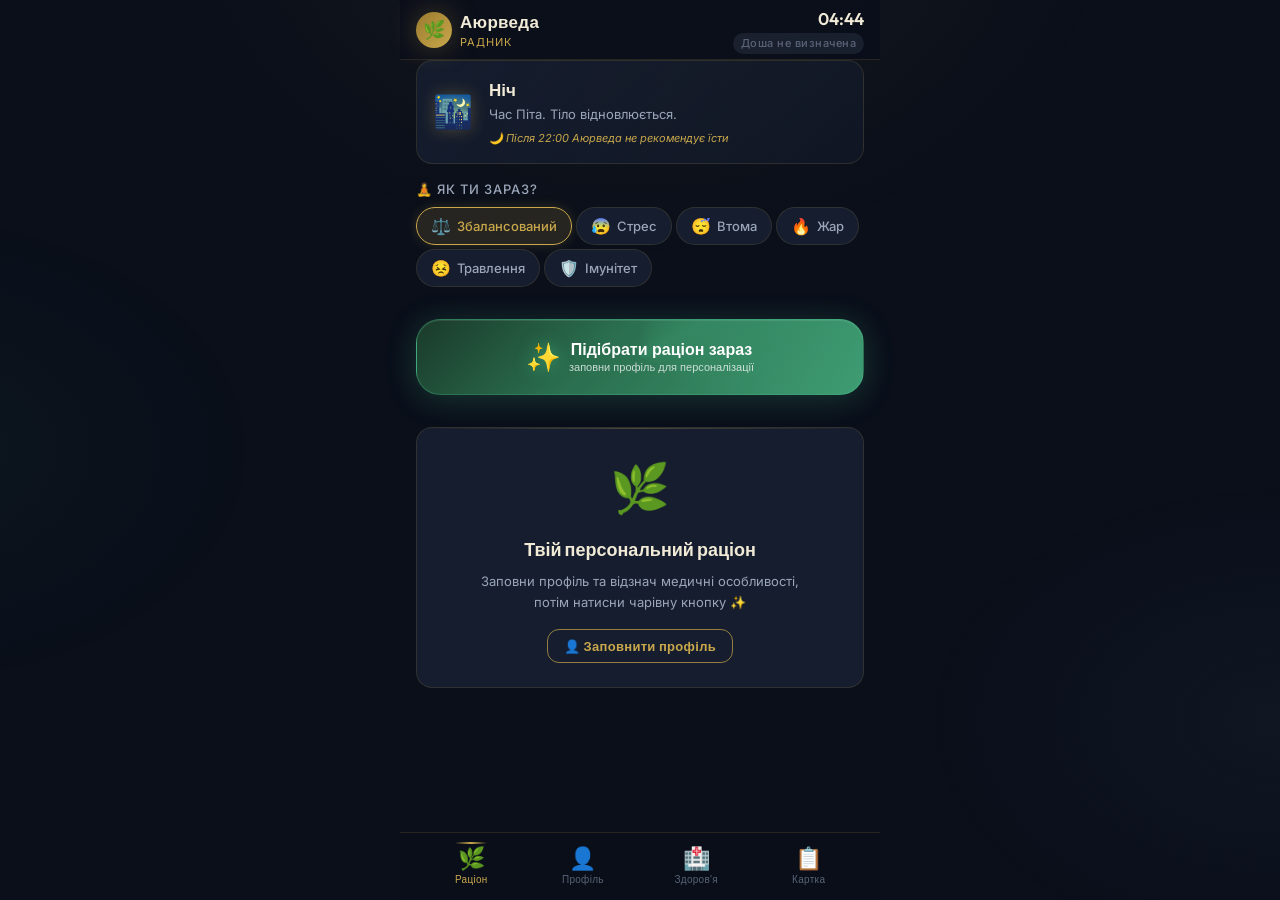
==== webapp/index.html @ 40292ba1 "Admin panel and SQLite migration" ====
<!DOCTYPE html>
<html lang="uk">
<head>
  <meta charset="UTF-8" />
  <meta name="viewport" content="width=device-width, initial-scale=1.0, viewport-fit=cover" />
  <meta name="theme-color" content="#0a0f1a" />
  <title>Аюрведа Радник</title>
  <meta name="description" content="Персональний аюрведичний радник з харчування. Раціон підібраний під ваш тип Доші, час доби та стан здоров'я." />
  <link rel="stylesheet" href="style.css" />
  <script src="https://telegram.org/js/telegram-web-app.js"></script>
</head>
<body>
  <div class="app" id="app">

    <!-- HEADER -->
    <header class="app-header" id="app-header">
      <div class="header-logo">
        <div class="header-logo-icon">🌿</div>
        <div>
          <div class="header-title">Аюрведа</div>
          <div class="header-subtitle">Радник</div>
        </div>
      </div>
      <div class="header-meta">
        <div class="header-time" id="header-time">--:--</div>
        <div class="header-dosha-badge dosha-badge-none" id="header-dosha-badge">Доша не визначена</div>
      </div>
    </header>

    <!-- TOAST CONTAINER -->
    <div class="toast-container" id="toast-container"></div>

    <!-- MAIN CONTENT -->
    <main class="main-content" id="main-content">

      <!-- ==================
           TAB 1: РАЦІОН
           ================== -->
      <div class="tab-pane" id="tab-ration" role="tabpanel">

        <!-- Поточний прийом їжі -->
        <div class="meal-period-card" id="meal-period-card">
          <div class="meal-period-emoji" id="meal-emoji">☀️</div>
          <div class="meal-period-info">
            <div class="meal-period-name" id="meal-period-name">Завантаження...</div>
            <div class="meal-period-desc" id="meal-period-desc"></div>
            <div class="meal-period-tip" id="meal-period-tip"></div>
          </div>
        </div>

        <!-- Душевний стан (Робот 3) -->
        <div class="soul-state-section">
          <div class="soul-state-title">🧘 Як ти зараз?</div>
          <div class="soul-state-grid" id="soul-state-grid">
            <!-- Генерується JS -->
          </div>
        </div>

        <!-- ЧАРІВНА КНОПКА -->
        <div class="magic-btn-wrapper">
          <button class="magic-btn" id="magic-btn" onclick="generateRation()">
            <span class="magic-btn-emoji">✨</span>
            <div class="magic-btn-text">
              <span class="magic-btn-main">Підібрати раціон зараз</span>
              <span class="magic-btn-sub" id="magic-btn-sub">на основі вашого профілю та доші</span>
            </div>
          </button>
        </div>

        <!-- Результат раціону -->
        <div id="ration-result" class="hidden">

          <!-- Рекомендовані продукти -->
          <div class="products-section mb-md">
            <div class="section-header">
              <div class="section-title">✅ Рекомендовано</div>
              <div class="section-count" id="safe-count">0 продуктів</div>
            </div>
            <div class="products-list" id="safe-products-list">
              <!-- Картки генеруються JS -->
            </div>
          </div>

          <!-- Заблоковані продукти (якщо є) -->
          <div class="products-section mb-md" id="blocked-section">
            <div class="section-header">
              <div class="section-title">🚫 Під забороною</div>
              <div class="section-count" id="blocked-count">0 продуктів</div>
            </div>
            <div class="products-list" id="blocked-products-list">
              <!-- Картки генеруються JS -->
            </div>
          </div>

        </div><!-- /ration-result -->

        <!-- Стан завантаження -->
        <div id="ration-loading" class="hidden">
          <div class="loading-overlay">
            <div class="loader"></div>
            <div class="loading-text">Конвеєр аналізує ваш профіль...<br>🤖 Робот 1 → 2 → 3</div>
          </div>
        </div>

        <!-- Порожній стан (перший запуск) -->
        <div id="ration-empty">
          <div style="padding: 16px 16px 0;">
            <div class="card" style="text-align:center; padding: 24px 16px;">
              <div style="font-size:48px; margin-bottom:12px;">🌿</div>
              <div style="font-family:var(--font-display);font-size:18px;font-weight:700;color:var(--text-primary);margin-bottom:8px;">
                Твій персональний раціон
              </div>
              <div style="font-size:13px;color:var(--text-secondary);line-height:1.6;margin-bottom:16px;">
                Заповни профіль та відзнач медичні особливості,<br>
                потім натисни чарівну кнопку ✨
              </div>
              <button class="btn btn-outline btn-sm" onclick="switchTab('profile')">
                👤 Заповнити профіль
              </button>
            </div>
          </div>
        </div>

      </div><!-- /tab-ration -->

      <!-- ==================
           TAB 2: ПРОФІЛЬ
           ================== -->
      <div class="tab-pane hidden" id="tab-profile" role="tabpanel">
        <div class="tab-section">
          <div class="tab-section-title">👤 Мій Профіль</div>
          <div class="tab-section-desc">Заповни анкету — чим точніші дані, тим персональніший раціон</div>

          <form id="profile-form" onsubmit="saveProfile(event)">

            <!-- Ім'я -->
            <div class="form-group">
              <label class="form-label" for="input-name">
                <span class="form-label-icon">👤</span>
                Ім'я та прізвище
              </label>
              <input
                type="text"
                id="input-name"
                class="form-input"
                placeholder="Наприклад: Микола Коваль"
                autocomplete="name"
                maxlength="60"
              />
              <div class="form-hint" id="hint-name"></div>
            </div>

            <!-- Телефон -->
            <div class="form-group">
              <label class="form-label" for="input-phone">
                <span class="form-label-icon">📱</span>
                Номер телефону
              </label>
              <input
                type="tel"
                id="input-phone"
                class="form-input"
                placeholder="+380 XX XXX XX XX"
                autocomplete="tel"
                maxlength="20"
              />
              <div class="form-hint" id="hint-phone"></div>
            </div>

            <!-- Місто -->
            <div class="form-group">
              <label class="form-label" for="input-city">
                <span class="form-label-icon">📍</span>
                Місто
              </label>
              <input
                type="text"
                id="input-city"
                class="form-input"
                placeholder="Наприклад: Київ"
                maxlength="50"
              />
              <div class="form-hint" id="hint-city"></div>
            </div>

            <!-- Дата народження (DatePicker) -->
            <div class="form-group">
              <label class="form-label">
                <span class="form-label-icon">📅</span>
                Дата народження
              </label>
              <div class="datepicker-wrapper" id="datepicker-wrapper">
                <div class="datepicker-display" id="datepicker-display" onclick="toggleDatepicker()">
                  <span class="datepicker-value placeholder" id="datepicker-value">Оберіть дату</span>
                  <span class="datepicker-chevron">▾</span>
                </div>
                <div class="datepicker-drums" id="datepicker-drums">
                  <!-- Рік -->
                  <div class="drum-column">
                    <div class="drum-label">Рік</div>
                    <div class="drum-list" id="drum-year" onscroll="onDrumScroll('year', this)"></div>
                  </div>
                  <!-- Місяць -->
                  <div class="drum-column">
                    <div class="drum-label">Місяць</div>
                    <div class="drum-list" id="drum-month" onscroll="onDrumScroll('month', this)"></div>
                  </div>
                  <!-- День -->
                  <div class="drum-column">
                    <div class="drum-label">День</div>
                    <div class="drum-list" id="drum-day" onscroll="onDrumScroll('day', this)"></div>
                  </div>
                </div>
              </div>
              <div class="form-hint" id="hint-birthdate">Для точного розрахунку коефіцієнту віку</div>
            </div>

            <!-- Доша (результат квізу або ручний вибір) -->
            <div class="form-group">
              <label class="form-label">
                <span class="form-label-icon">🧬</span>
                Тип Доші (Пракріті)
              </label>
              <div id="dosha-result-display" style="margin-bottom:8px;"></div>
              <button type="button" class="btn btn-outline btn-full" id="quiz-btn" onclick="openQuiz()">
                🧘 Пройти міні-анкету визначення Доші
              </button>
              <input type="hidden" id="input-dosha" value="" />
            </div>

            <button type="submit" class="btn btn-gold btn-full mt-md" id="save-profile-btn">
              💾 Зберегти профіль
            </button>

          </form>
        </div>
      </div><!-- /tab-profile -->

      <!-- ==================
           TAB 3: ЗДОРОВ'Я (БЛОКПОСТ)
           ================== -->
      <div class="tab-pane hidden" id="tab-health" role="tabpanel">
        <div class="tab-section">
          <div class="tab-section-title">🏥 Медичний Блокпост</div>
          <div class="tab-section-desc">Відзнач свої медичні особливості. Продукти-тригери будуть автоматично виключені з раціону.</div>

          <div class="blockpost-warning">
            <div class="blockpost-warning-icon">🛡️</div>
            <div class="blockpost-warning-text">
              <strong>Безпека понад усе.</strong> Ваші дані зберігаються тільки на вашому пристрої та сервері бота. Ніколи не передаються третім особам.
            </div>
          </div>

          <div class="conditions-list" id="conditions-list">
            <!-- Генерується JS з бази medical_conditions.json -->
          </div>

          <button class="btn btn-gold btn-full mt-md" onclick="saveBlockpost()">
            🛡️ Зберегти налаштування
          </button>
        </div>
      </div><!-- /tab-health -->

      <!-- ==================
           TAB 4: КАРТКА КЛІЄНТА
           ================== -->
      <div class="tab-pane hidden" id="tab-card" role="tabpanel">

        <!-- Картка клієнта -->
        <div class="client-card-hero" id="client-card-hero">
          <div class="client-avatar" id="client-avatar">🌿</div>
          <div class="client-name" id="client-name">—</div>
          <div class="client-dosha" id="client-dosha-text">Тип Доші не визначено</div>
          <div class="client-stats">
            <div class="client-stat">
              <div class="client-stat-value" id="stat-age">—</div>
              <div class="client-stat-label">Вік</div>
            </div>
            <div class="client-stat">
              <div class="client-stat-value" id="stat-city">—</div>
              <div class="client-stat-label">Місто</div>
            </div>
            <div class="client-stat">
              <div class="client-stat-value" id="stat-conditions">0</div>
              <div class="client-stat-label">Обмежень</div>
            </div>
          </div>
        </div>

        <!-- Плейсхолдер для Етапу 4 -->
        <div class="placeholder-card">
          <div class="placeholder-icon">📄</div>
          <div class="placeholder-title">Медичні документи</div>
          <div class="placeholder-desc">Завантаження аналізів та ШІ-розшифровка</div>
          <div class="placeholder-badge">🔮 Версія 3.0 — скоро</div>
        </div>

        <div class="placeholder-card">
          <div class="placeholder-icon">🤖</div>
          <div class="placeholder-title">ШІ-Консультант</div>
          <div class="placeholder-desc">Підбір раціону на основі медичних діагнозів</div>
          <div class="placeholder-badge">🔮 Версія 3.0 — скоро</div>
        </div>

        <!-- Активні обмеження -->
        <div class="tab-section" id="card-conditions-section" style="padding-top:0;">
          <div class="section-header">
            <div class="section-title">🏥 Активні обмеження</div>
            <div class="section-count" id="card-conditions-count">0</div>
          </div>
          <div id="card-conditions-list" class="conditions-list">
            <div style="text-align:center; padding:16px; color:var(--text-muted); font-size:13px;">
              Медичних обмежень не вказано
            </div>
          </div>
        </div>

      </div><!-- /tab-card -->

    </main><!-- /main-content -->

    <!-- TAB BAR -->
    <nav class="tab-bar" id="tab-bar" role="navigation" aria-label="Навігація">
      <button class="tab-item active" id="tab-btn-ration" onclick="switchTab('ration')" aria-label="Раціон" aria-selected="true" role="tab">
        <span class="tab-icon">🌿</span>
        <span class="tab-label">Раціон</span>
      </button>
      <button class="tab-item" id="tab-btn-profile" onclick="switchTab('profile')" aria-label="Профіль" aria-selected="false" role="tab">
        <span class="tab-icon">👤</span>
        <span class="tab-label">Профіль</span>
      </button>
      <button class="tab-item" id="tab-btn-health" onclick="switchTab('health')" aria-label="Здоров'я" aria-selected="false" role="tab">
        <span class="tab-icon">🏥</span>
        <span class="tab-label">Здоров'я</span>
      </button>
      <button class="tab-item" id="tab-btn-card" onclick="switchTab('card')" aria-label="Картка" aria-selected="false" role="tab">
        <span class="tab-icon">📋</span>
        <span class="tab-label">Картка</span>
      </button>
    </nav>

  </div><!-- /app -->

  <!-- КВІЗ ДОШІ (Bottom Sheet) -->
  <div class="quiz-overlay" id="quiz-overlay" role="dialog" aria-modal="true" aria-label="Визначення типу Доші">
    <div class="quiz-sheet" id="quiz-sheet">
      <div class="quiz-drag-handle"></div>
      <div class="quiz-progress" id="quiz-progress">
        <!-- Прогрес-точки -->
      </div>
      <div class="quiz-question-emoji" id="quiz-question-emoji">🧘</div>
      <div class="quiz-question-text" id="quiz-question-text">Завантаження...</div>
      <div class="quiz-options" id="quiz-options">
        <!-- Варіанти відповідей -->
      </div>
      <div style="display:flex;gap:8px;margin-top:16px;">
        <button class="btn btn-outline btn-sm" onclick="quizPrev()" id="quiz-prev-btn">← Назад</button>
        <button class="btn btn-gold" style="flex:1;" onclick="quizNext()" id="quiz-next-btn">Далі →</button>
      </div>
      <button class="btn btn-sm" style="width:100%;margin-top:8px;background:none;color:var(--text-muted);" onclick="closeQuiz()">
        Скасувати
      </button>
    </div>
  </div>

  <script src="app.js"></script>
</body>
</html>
---- webapp/style.css ----
/* =====================================================
   АЮРВЕДА БОТ — Преміум Дизайн-Система
   Темна тема з золото-зеленими аюрведичними акцентами
   ===================================================== */

@import url('https://fonts.googleapis.com/css2?family=Outfit:wght@300;400;500;600;700&family=Inter:wght@300;400;500;600&display=swap');

/* =====================
   CSS ЗМІННІ (Токени)
   ===================== */
:root {
  /* Кольорова палітра */
  --bg-primary: #0a0f1a;
  --bg-secondary: #111827;
  --bg-card: #151d2e;
  --bg-card-hover: #1a2540;
  --bg-glass: rgba(21, 29, 46, 0.8);

  /* Акцентні кольори */
  --gold-primary: #c9a84c;
  --gold-light: #e8c76d;
  --gold-dark: #9a7a2e;
  --gold-glow: rgba(201, 168, 76, 0.15);

  --green-primary: #3d9970;
  --green-light: #52d9a0;
  --green-dark: #2a6e4e;
  --green-glow: rgba(61, 153, 112, 0.15);

  /* Доша-кольори */
  --vata-color: #8B9DC3;
  --pitta-color: #E8735A;
  --kapha-color: #5A9E6F;

  /* Текстові кольори */
  --text-primary: #f0ead6;
  --text-secondary: #9aa5b8;
  --text-muted: #5a6478;
  --text-gold: #c9a84c;
  --text-green: #52d9a0;

  /* Статусні кольори */
  --color-safe: #52d9a0;
  --color-warning: #e8a44c;
  --color-blocked: #e8735a;
  --color-info: #6ba3e8;

  /* Межі */
  --border-color: rgba(201, 168, 76, 0.15);
  --border-hover: rgba(201, 168, 76, 0.4);
  --border-active: rgba(201, 168, 76, 0.7);

  /* Тіні та ефекти */
  --shadow-card: 0 4px 24px rgba(0, 0, 0, 0.4);
  --shadow-gold: 0 0 20px rgba(201, 168, 76, 0.2);
  --shadow-green: 0 0 20px rgba(61, 153, 112, 0.2);
  --glow-gold: 0 0 30px rgba(201, 168, 76, 0.3);
  --glow-green: 0 0 30px rgba(82, 217, 160, 0.3);

  /* Заокруглення */
  --radius-sm: 8px;
  --radius-md: 12px;
  --radius-lg: 16px;
  --radius-xl: 24px;
  --radius-full: 50px;

  /* Відступи */
  --spacing-xs: 4px;
  --spacing-sm: 8px;
  --spacing-md: 16px;
  --spacing-lg: 24px;
  --spacing-xl: 32px;

  /* Анімації */
  --transition-fast: 150ms cubic-bezier(0.4, 0, 0.2, 1);
  --transition-base: 250ms cubic-bezier(0.4, 0, 0.2, 1);
  --transition-slow: 400ms cubic-bezier(0.4, 0, 0.2, 1);

  /* Типографіка */
  --font-display: 'Outfit', sans-serif;
  --font-body: 'Inter', sans-serif;
  --font-size-xs: 11px;
  --font-size-sm: 13px;
  --font-size-base: 15px;
  --font-size-md: 17px;
  --font-size-lg: 20px;
  --font-size-xl: 24px;
  --font-size-2xl: 32px;

  /* Tab bar */
  --tab-height: 68px;
  --header-height: 60px;
}

/* =====================
   БАЗОВІ СТИЛІ
   ===================== */
*, *::before, *::after {
  box-sizing: border-box;
  margin: 0;
  padding: 0;
  -webkit-tap-highlight-color: transparent;
}

html {
  font-size: 16px;
  -webkit-text-size-adjust: 100%;
}

body {
  font-family: var(--font-body);
  font-size: var(--font-size-base);
  color: var(--text-primary);
  background-color: var(--bg-primary);
  line-height: 1.5;
  overflow-x: hidden;
  min-height: 100vh;
  /* Заповнення для нативних бруньок Telegram */
  padding-bottom: env(safe-area-inset-bottom);
}

/* Фоновий паттерн */
body::before {
  content: '';
  position: fixed;
  top: 0;
  left: 0;
  right: 0;
  bottom: 0;
  background:
    radial-gradient(ellipse 800px 600px at 50% -100px, rgba(201, 168, 76, 0.08) 0%, transparent 60%),
    radial-gradient(ellipse 600px 400px at -100px 50%, rgba(61, 153, 112, 0.05) 0%, transparent 60%),
    radial-gradient(ellipse 600px 400px at 100% 80%, rgba(139, 157, 195, 0.05) 0%, transparent 60%);
  pointer-events: none;
  z-index: 0;
}

/* Скролбар */
::-webkit-scrollbar { width: 4px; }
::-webkit-scrollbar-track { background: transparent; }
::-webkit-scrollbar-thumb { background: var(--border-color); border-radius: 2px; }

/* =====================
   LAYOUT
   ===================== */
.app {
  position: relative;
  min-height: 100vh;
  max-width: 480px;
  margin: 0 auto;
  z-index: 1;
}

.main-content {
  padding-top: var(--header-height);
  padding-bottom: calc(var(--tab-height) + 16px);
  min-height: 100vh;
}

/* =====================
   HEADER
   ===================== */
.app-header {
  position: fixed;
  top: 0;
  left: 50%;
  transform: translateX(-50%);
  width: 100%;
  max-width: 480px;
  height: var(--header-height);
  background: rgba(10, 15, 26, 0.85);
  backdrop-filter: blur(20px);
  -webkit-backdrop-filter: blur(20px);
  border-bottom: 1px solid var(--border-color);
  display: flex;
  align-items: center;
  justify-content: space-between;
  padding: 0 var(--spacing-md);
  z-index: 100;
}

.header-logo {
  display: flex;
  align-items: center;
  gap: var(--spacing-sm);
}

.header-logo-icon {
  width: 36px;
  height: 36px;
  background: linear-gradient(135deg, var(--gold-dark), var(--gold-primary));
  border-radius: 50%;
  display: flex;
  align-items: center;
  justify-content: center;
  font-size: 18px;
  box-shadow: var(--glow-gold);
}

.header-title {
  font-family: var(--font-display);
  font-size: var(--font-size-md);
  font-weight: 600;
  color: var(--text-primary);
  letter-spacing: 0.3px;
}

.header-subtitle {
  font-size: var(--font-size-xs);
  color: var(--text-gold);
  font-weight: 400;
  letter-spacing: 1px;
  text-transform: uppercase;
}

.header-meta {
  display: flex;
  flex-direction: column;
  align-items: flex-end;
  gap: 2px;
}

.header-time {
  font-family: var(--font-display);
  font-size: var(--font-size-md);
  font-weight: 600;
  color: var(--text-primary);
}

.header-dosha-badge {
  font-size: var(--font-size-xs);
  padding: 2px 8px;
  border-radius: var(--radius-full);
  font-weight: 500;
  letter-spacing: 0.5px;
}

.dosha-badge-vata { background: rgba(139, 157, 195, 0.2); color: var(--vata-color); }
.dosha-badge-pitta { background: rgba(232, 115, 90, 0.2); color: var(--pitta-color); }
.dosha-badge-kapha { background: rgba(90, 158, 111, 0.2); color: var(--kapha-color); }
.dosha-badge-none { background: rgba(90, 100, 120, 0.2); color: var(--text-muted); }

/* =====================
   TAB BAR (Нижня навігація)
   ===================== */
.tab-bar {
  position: fixed;
  bottom: 0;
  left: 50%;
  transform: translateX(-50%);
  width: 100%;
  max-width: 480px;
  height: var(--tab-height);
  background: rgba(10, 15, 26, 0.92);
  backdrop-filter: blur(20px);
  -webkit-backdrop-filter: blur(20px);
  border-top: 1px solid var(--border-color);
  display: flex;
  align-items: center;
  justify-content: space-around;
  padding: 8px var(--spacing-md) calc(8px + env(safe-area-inset-bottom));
  z-index: 100;
}

.tab-item {
  display: flex;
  flex-direction: column;
  align-items: center;
  gap: 4px;
  padding: 6px 16px;
  border-radius: var(--radius-md);
  cursor: pointer;
  transition: all var(--transition-fast);
  position: relative;
  min-width: 72px;
  border: none;
  background: none;
  color: inherit;
  text-decoration: none;
}

.tab-item:hover { background: rgba(201, 168, 76, 0.05); }

.tab-item.active .tab-icon { color: var(--gold-primary); }
.tab-item.active .tab-label { color: var(--gold-primary); }

.tab-item.active::before {
  content: '';
  position: absolute;
  top: 0;
  left: 50%;
  transform: translateX(-50%);
  width: 32px;
  height: 2px;
  background: linear-gradient(90deg, transparent, var(--gold-primary), transparent);
  border-radius: 0 0 2px 2px;
}

.tab-icon {
  font-size: 22px;
  color: var(--text-muted);
  transition: all var(--transition-fast);
  line-height: 1;
}

.tab-label {
  font-size: 10px;
  color: var(--text-muted);
  font-weight: 500;
  letter-spacing: 0.3px;
  transition: all var(--transition-fast);
}

/* =====================
   КАРТКИ (Cards)
   ===================== */
.card {
  background: var(--bg-card);
  border: 1px solid var(--border-color);
  border-radius: var(--radius-lg);
  padding: var(--spacing-md);
  transition: all var(--transition-base);
  position: relative;
  overflow: hidden;
}

.card::before {
  content: '';
  position: absolute;
  top: 0;
  left: 0;
  right: 0;
  height: 1px;
  background: linear-gradient(90deg, transparent, rgba(201, 168, 76, 0.3), transparent);
}

.card:hover {
  border-color: var(--border-hover);
  background: var(--bg-card-hover);
  box-shadow: var(--shadow-card);
  transform: translateY(-1px);
}

/* =====================
   КНОПКИ
   ===================== */
.btn {
  display: inline-flex;
  align-items: center;
  justify-content: center;
  gap: var(--spacing-sm);
  padding: 14px var(--spacing-lg);
  border-radius: var(--radius-full);
  font-family: var(--font-display);
  font-size: var(--font-size-base);
  font-weight: 600;
  cursor: pointer;
  transition: all var(--transition-base);
  border: none;
  outline: none;
  text-decoration: none;
  letter-spacing: 0.3px;
  position: relative;
  overflow: hidden;
}

.btn::after {
  content: '';
  position: absolute;
  inset: 0;
  background: rgba(255, 255, 255, 0);
  transition: background var(--transition-fast);
}

.btn:active::after { background: rgba(255, 255, 255, 0.1); }

/* Золота кнопка (головна) */
.btn-gold {
  background: linear-gradient(135deg, var(--gold-dark), var(--gold-primary), var(--gold-light));
  color: #0a0f1a;
  box-shadow: 0 4px 20px rgba(201, 168, 76, 0.35);
}

.btn-gold:hover {
  box-shadow: 0 6px 30px rgba(201, 168, 76, 0.5);
  transform: translateY(-2px);
}

.btn-gold:active { transform: translateY(0); }

/* Зелена кнопка */
.btn-green {
  background: linear-gradient(135deg, var(--green-dark), var(--green-primary));
  color: white;
  box-shadow: var(--shadow-green);
}

.btn-green:hover {
  box-shadow: var(--glow-green);
  transform: translateY(-2px);
}

/* Контурна кнопка */
.btn-outline {
  background: transparent;
  color: var(--gold-primary);
  border: 1px solid var(--border-active);
}

.btn-outline:hover {
  background: var(--gold-glow);
  border-color: var(--gold-primary);
}

/* Маленька кнопка */
.btn-sm {
  padding: 8px 16px;
  font-size: var(--font-size-sm);
  border-radius: var(--radius-md);
}

/* Повна ширина */
.btn-full { width: 100%; }

/* =====================
   MAGIC BUTTON (Чарівна Кнопка)
   ===================== */
.magic-btn-wrapper {
  padding: var(--spacing-md);
}

.magic-btn {
  width: 100%;
  padding: 20px var(--spacing-xl);
  font-size: var(--font-size-lg);
  font-weight: 700;
  border-radius: var(--radius-xl);
  background: linear-gradient(135deg, #1a3a2a 0%, var(--green-dark) 40%, var(--green-primary) 100%);
  color: white;
  border: 1px solid rgba(82, 217, 160, 0.3);
  cursor: pointer;
  transition: all var(--transition-base);
  display: flex;
  align-items: center;
  justify-content: center;
  gap: var(--spacing-sm);
  position: relative;
  overflow: hidden;
  box-shadow:
    0 4px 30px rgba(61, 153, 112, 0.3),
    inset 0 1px 0 rgba(255, 255, 255, 0.1);
}

.magic-btn::before {
  content: '';
  position: absolute;
  top: -50%;
  left: -50%;
  width: 200%;
  height: 200%;
  background: conic-gradient(
    from 0deg,
    transparent 0deg,
    rgba(82, 217, 160, 0.15) 60deg,
    transparent 120deg
  );
  animation: magic-spin 4s linear infinite;
}

@keyframes magic-spin {
  from { transform: rotate(0deg); }
  to { transform: rotate(360deg); }
}

.magic-btn:hover {
  transform: translateY(-3px);
  box-shadow:
    0 8px 40px rgba(61, 153, 112, 0.5),
    inset 0 1px 0 rgba(255, 255, 255, 0.15);
  border-color: rgba(82, 217, 160, 0.6);
}

.magic-btn:active { transform: translateY(-1px); }

.magic-btn-emoji {
  font-size: 28px;
  position: relative;
  z-index: 1;
  filter: drop-shadow(0 0 8px rgba(82, 217, 160, 0.5));
}

.magic-btn-text {
  position: relative;
  z-index: 1;
  line-height: 1.2;
}

.magic-btn-main { display: block; font-size: 16px; font-weight: 700; }
.magic-btn-sub { display: block; font-size: 11px; font-weight: 400; opacity: 0.75; margin-top: 2px; }

/* =====================
   ДУШЕВНИЙ СТАН (Soul State Buttons)
   ===================== */
.soul-state-section {
  padding: 0 var(--spacing-md) var(--spacing-md);
}

.soul-state-title {
  font-size: var(--font-size-sm);
  color: var(--text-secondary);
  margin-bottom: var(--spacing-sm);
  text-transform: uppercase;
  letter-spacing: 1px;
  font-weight: 500;
}

.soul-state-grid {
  display: flex;
  gap: var(--spacing-xs);
  flex-wrap: wrap;
}

.soul-btn {
  display: flex;
  align-items: center;
  gap: 6px;
  padding: 8px 14px;
  border-radius: var(--radius-full);
  border: 1px solid var(--border-color);
  background: var(--bg-card);
  color: var(--text-secondary);
  cursor: pointer;
  font-size: var(--font-size-sm);
  font-family: var(--font-body);
  font-weight: 500;
  transition: all var(--transition-fast);
  white-space: nowrap;
}

.soul-btn:hover { border-color: var(--border-hover); color: var(--text-primary); }

.soul-btn.active {
  background: var(--gold-glow);
  border-color: var(--gold-primary);
  color: var(--gold-primary);
  box-shadow: 0 0 12px rgba(201, 168, 76, 0.2);
}

.soul-btn-emoji { font-size: 16px; }

/* =====================
   MEAL PERIOD INDICATOR
   ===================== */
.meal-period-card {
  margin: 0 var(--spacing-md) var(--spacing-md);
  padding: var(--spacing-md);
  background: linear-gradient(135deg, var(--bg-card), rgba(21, 29, 46, 0.5));
  border: 1px solid var(--border-color);
  border-radius: var(--radius-lg);
  display: flex;
  align-items: center;
  gap: var(--spacing-md);
}

.meal-period-emoji {
  font-size: 32px;
  filter: drop-shadow(0 0 8px rgba(201, 168, 76, 0.3));
}

.meal-period-info { flex: 1; }

.meal-period-name {
  font-family: var(--font-display);
  font-size: var(--font-size-md);
  font-weight: 600;
  color: var(--text-primary);
}

.meal-period-desc {
  font-size: var(--font-size-sm);
  color: var(--text-secondary);
  margin-top: 2px;
}

.meal-period-tip {
  font-size: var(--font-size-xs);
  color: var(--text-gold);
  margin-top: 6px;
  font-style: italic;
}

/* =====================
   КАРТКИ ПРОДУКТІВ (Product Cards)
   ===================== */
.products-section {
  padding: 0 var(--spacing-md);
}

.section-header {
  display: flex;
  align-items: center;
  justify-content: space-between;
  margin-bottom: var(--spacing-md);
}

.section-title {
  font-family: var(--font-display);
  font-size: var(--font-size-md);
  font-weight: 600;
  color: var(--text-primary);
}

.section-count {
  font-size: var(--font-size-sm);
  color: var(--text-muted);
  background: var(--bg-card);
  padding: 4px 10px;
  border-radius: var(--radius-full);
  border: 1px solid var(--border-color);
}

.products-list {
  display: flex;
  flex-direction: column;
  gap: var(--spacing-sm);
}

/* Одна картка продукту */
.product-card {
  background: var(--bg-card);
  border: 1px solid var(--border-color);
  border-radius: var(--radius-lg);
  overflow: hidden;
  transition: all var(--transition-base);
  cursor: pointer;
}

.product-card:hover { border-color: var(--border-hover); }
.product-card.expanded { border-color: var(--gold-primary); box-shadow: var(--shadow-gold); }
.product-card.blocked { border-color: rgba(232, 115, 90, 0.3); opacity: 0.75; }
.product-card.blocked:hover { border-color: rgba(232, 115, 90, 0.6); opacity: 1; }

/* Заголовок картки (завжди видно) */
.product-card-header {
  display: flex;
  align-items: center;
  gap: var(--spacing-sm);
  padding: 14px var(--spacing-md);
  user-select: none;
}

.product-emoji {
  font-size: 28px;
  width: 44px;
  height: 44px;
  display: flex;
  align-items: center;
  justify-content: center;
  background: var(--bg-secondary);
  border-radius: var(--radius-md);
  flex-shrink: 0;
}

.product-info { flex: 1; min-width: 0; }

.product-name {
  font-family: var(--font-display);
  font-size: var(--font-size-base);
  font-weight: 600;
  color: var(--text-primary);
  white-space: nowrap;
  overflow: hidden;
  text-overflow: ellipsis;
}

.product-dosha-row {
  display: flex;
  align-items: center;
  gap: 6px;
  margin-top: 4px;
}

.dosha-pill {
  font-size: 10px;
  padding: 2px 7px;
  border-radius: var(--radius-full);
  font-weight: 600;
  letter-spacing: 0.3px;
}

.dosha-pill-vata { background: rgba(139, 157, 195, 0.2); color: var(--vata-color); }
.dosha-pill-pitta { background: rgba(232, 115, 90, 0.2); color: var(--pitta-color); }
.dosha-pill-kapha { background: rgba(90, 158, 111, 0.2); color: var(--kapha-color); }

.product-status {
  display: flex;
  flex-direction: column;
  align-items: flex-end;
  gap: 4px;
  flex-shrink: 0;
}

.status-badge {
  font-size: 10px;
  padding: 3px 8px;
  border-radius: var(--radius-full);
  font-weight: 600;
  letter-spacing: 0.3px;
}

.status-badge-safe { background: rgba(82, 217, 160, 0.15); color: var(--color-safe); }
.status-badge-blocked { background: rgba(232, 115, 90, 0.15); color: var(--color-blocked); }
.status-badge-warning { background: rgba(232, 164, 76, 0.15); color: var(--color-warning); }

.expand-arrow {
  color: var(--text-muted);
  font-size: 14px;
  transition: transform var(--transition-fast);
  margin-left: 4px;
}

.product-card.expanded .expand-arrow { transform: rotate(180deg); }

/* Розширена частина картки */
.product-card-body {
  max-height: 0;
  overflow: hidden;
  transition: max-height var(--transition-slow);
  border-top: 0px solid var(--border-color);
}

.product-card.expanded .product-card-body {
  max-height: 400px;
  border-top-width: 1px;
}

.product-card-body-inner {
  padding: var(--spacing-md);
  display: flex;
  flex-direction: column;
  gap: var(--spacing-sm);
}

.product-description {
  font-size: var(--font-size-sm);
  color: var(--text-secondary);
  line-height: 1.6;
}

.product-benefits-label {
  font-size: var(--font-size-xs);
  color: var(--text-green);
  font-weight: 600;
  text-transform: uppercase;
  letter-spacing: 1px;
  margin-top: 4px;
}

.product-benefits {
  font-size: var(--font-size-sm);
  color: var(--text-primary);
  line-height: 1.6;
}

.product-block-reason {
  display: flex;
  align-items: flex-start;
  gap: var(--spacing-sm);
  background: rgba(232, 115, 90, 0.08);
  border: 1px solid rgba(232, 115, 90, 0.2);
  border-radius: var(--radius-md);
  padding: var(--spacing-sm) var(--spacing-md);
}

.block-reason-icon { font-size: 16px; flex-shrink: 0; }
.block-reason-text { font-size: var(--font-size-sm); color: var(--color-blocked); line-height: 1.5; }

.dosha-effects-row {
  display: flex;
  gap: var(--spacing-xs);
  margin-top: 4px;
}

.dosha-effect-pill {
  display: flex;
  align-items: center;
  gap: 4px;
  font-size: 11px;
  padding: 3px 8px;
  border-radius: var(--radius-full);
  font-weight: 500;
}

.dosha-effect-positive { background: rgba(232, 115, 90, 0.15); color: var(--pitta-color); }
.dosha-effect-negative { background: rgba(82, 217, 160, 0.15); color: var(--color-safe); }
.dosha-effect-neutral { background: rgba(90, 100, 120, 0.2); color: var(--text-muted); }

/* =====================
   ФОРМА ПРОФІЛЮ
   ===================== */
.tab-section {
  padding: var(--spacing-md);
}

.tab-section-title {
  font-family: var(--font-display);
  font-size: var(--font-size-xl);
  font-weight: 700;
  color: var(--text-primary);
  margin-bottom: 4px;
}

.tab-section-desc {
  font-size: var(--font-size-sm);
  color: var(--text-secondary);
  margin-bottom: var(--spacing-lg);
  line-height: 1.6;
}

/* Поле введення */
.form-group {
  margin-bottom: var(--spacing-md);
}

.form-label {
  display: flex;
  align-items: center;
  gap: var(--spacing-xs);
  font-size: var(--font-size-sm);
  color: var(--text-secondary);
  font-weight: 500;
  margin-bottom: var(--spacing-xs);
  letter-spacing: 0.3px;
}

.form-label-icon {
  font-size: 16px;
  opacity: 0.7;
}

.form-input {
  width: 100%;
  padding: 14px var(--spacing-md);
  background: var(--bg-secondary);
  border: 1px solid var(--border-color);
  border-radius: var(--radius-md);
  color: var(--text-primary);
  font-family: var(--font-body);
  font-size: var(--font-size-base);
  transition: all var(--transition-fast);
  outline: none;
}

.form-input:focus {
  border-color: var(--gold-primary);
  background: rgba(17, 24, 39, 0.8);
  box-shadow: 0 0 0 3px var(--gold-glow);
}

.form-input::placeholder { color: var(--text-muted); }

/* М'яка валідація */
.form-input.input-error { border-color: var(--color-blocked); }
.form-input.input-success { border-color: var(--color-safe); }

.form-hint {
  font-size: var(--font-size-xs);
  color: var(--text-muted);
  margin-top: 4px;
  padding-left: 4px;
  transition: color var(--transition-fast);
}

.form-hint.hint-error { color: var(--color-blocked); }
.form-hint.hint-success { color: var(--color-safe); }

/* =====================
   DATE PICKER (Барабан)
   ===================== */
.datepicker-wrapper {
  background: var(--bg-secondary);
  border: 1px solid var(--border-color);
  border-radius: var(--radius-md);
  overflow: hidden;
}

.datepicker-display {
  padding: 14px var(--spacing-md);
  display: flex;
  align-items: center;
  justify-content: space-between;
  cursor: pointer;
  transition: background var(--transition-fast);
}

.datepicker-display:hover { background: rgba(255,255,255,0.03); }

.datepicker-value {
  font-size: var(--font-size-base);
  color: var(--text-primary);
  font-weight: 500;
}

.datepicker-value.placeholder { color: var(--text-muted); }

.datepicker-chevron {
  color: var(--text-muted);
  transition: transform var(--transition-fast);
  font-size: 16px;
}

.datepicker-wrapper.open .datepicker-chevron { transform: rotate(180deg); }

/* Три барабани */
.datepicker-drums {
  display: none;
  grid-template-columns: 1fr 1fr 1fr;
  gap: 0;
  border-top: 1px solid var(--border-color);
  background: var(--bg-card);
}

.datepicker-wrapper.open .datepicker-drums { display: grid; }

.drum-column {
  display: flex;
  flex-direction: column;
  position: relative;
  overflow: hidden;
  height: 200px;
}

.drum-column + .drum-column { border-left: 1px solid var(--border-color); }

.drum-label {
  text-align: center;
  font-size: var(--font-size-xs);
  color: var(--text-muted);
  padding: 8px;
  font-weight: 600;
  text-transform: uppercase;
  letter-spacing: 1px;
  border-bottom: 1px solid var(--border-color);
  background: var(--bg-secondary);
}

.drum-list {
  flex: 1;
  overflow-y: auto;
  scrollbar-width: none;
  -ms-overflow-style: none;
  scroll-snap-type: y mandatory;
  padding: 70px 0;
}

.drum-list::-webkit-scrollbar { display: none; }

/* Виділення центрального елемента */
.drum-column::after {
  content: '';
  position: absolute;
  top: 50%;
  left: 0;
  right: 0;
  height: 36px;
  transform: translateY(-50%) translateY(16px);
  border-top: 1px solid var(--gold-primary);
  border-bottom: 1px solid var(--gold-primary);
  pointer-events: none;
  opacity: 0.3;
}

.drum-item {
  text-align: center;
  padding: 10px;
  font-size: var(--font-size-sm);
  color: var(--text-muted);
  cursor: pointer;
  scroll-snap-align: center;
  transition: all var(--transition-fast);
  user-select: none;
}

.drum-item:hover { color: var(--text-primary); }
.drum-item.selected { color: var(--gold-primary); font-weight: 600; font-size: var(--font-size-base); }

/* =====================
   МЕДИЧНИЙ БЛОКПОСТ
   ===================== */
.blockpost-warning {
  margin-bottom: var(--spacing-md);
  padding: var(--spacing-md);
  background: rgba(232, 115, 90, 0.08);
  border: 1px solid rgba(232, 115, 90, 0.25);
  border-radius: var(--radius-lg);
  display: flex;
  gap: var(--spacing-sm);
  align-items: flex-start;
}

.blockpost-warning-icon { font-size: 20px; flex-shrink: 0; }

.blockpost-warning-text {
  font-size: var(--font-size-sm);
  color: var(--text-secondary);
  line-height: 1.6;
}

.conditions-list {
  display: flex;
  flex-direction: column;
  gap: var(--spacing-sm);
}

.condition-item {
  display: flex;
  align-items: center;
  gap: var(--spacing-md);
  padding: var(--spacing-md);
  background: var(--bg-card);
  border: 1px solid var(--border-color);
  border-radius: var(--radius-lg);
  transition: all var(--transition-fast);
  cursor: pointer;
}

.condition-item:hover { border-color: var(--border-hover); }
.condition-item.active { border-color: rgba(232, 115, 90, 0.5); background: rgba(232, 115, 90, 0.06); }

.condition-icon { font-size: 24px; flex-shrink: 0; }

.condition-info { flex: 1; }

.condition-name {
  font-size: var(--font-size-base);
  font-weight: 500;
  color: var(--text-primary);
}

.condition-desc {
  font-size: var(--font-size-xs);
  color: var(--text-muted);
  margin-top: 2px;
  line-height: 1.4;
}

/* Toggle Switch */
.toggle-switch {
  position: relative;
  width: 44px;
  height: 24px;
  flex-shrink: 0;
}

.toggle-switch input {
  opacity: 0;
  width: 0;
  height: 0;
  position: absolute;
}

.toggle-slider {
  position: absolute;
  cursor: pointer;
  top: 0; left: 0; right: 0; bottom: 0;
  background: var(--bg-secondary);
  border: 1px solid var(--border-color);
  border-radius: 24px;
  transition: all var(--transition-base);
}

.toggle-slider::before {
  content: '';
  position: absolute;
  width: 18px;
  height: 18px;
  left: 2px;
  top: 50%;
  transform: translateY(-50%);
  background: var(--text-muted);
  border-radius: 50%;
  transition: all var(--transition-base);
}

.toggle-switch input:checked + .toggle-slider {
  background: rgba(232, 115, 90, 0.2);
  border-color: var(--color-blocked);
}

.toggle-switch input:checked + .toggle-slider::before {
  transform: translate(20px, -50%);
  background: var(--color-blocked);
  box-shadow: 0 0 8px rgba(232, 115, 90, 0.5);
}

/* =====================
   ДОША КВІЗ
   ===================== */
.quiz-overlay {
  position: fixed;
  inset: 0;
  background: rgba(0, 0, 0, 0.8);
  backdrop-filter: blur(10px);
  z-index: 200;
  display: flex;
  align-items: flex-end;
  opacity: 0;
  pointer-events: none;
  transition: opacity var(--transition-base);
}

.quiz-overlay.open {
  opacity: 1;
  pointer-events: all;
}

.quiz-sheet {
  background: var(--bg-secondary);
  border-radius: var(--radius-xl) var(--radius-xl) 0 0;
  border-top: 1px solid var(--border-color);
  width: 100%;
  max-width: 480px;
  margin: 0 auto;
  padding: var(--spacing-lg) var(--spacing-md) calc(var(--spacing-xl) + env(safe-area-inset-bottom));
  transform: translateY(100%);
  transition: transform var(--transition-slow);
  max-height: 90vh;
  overflow-y: auto;
}

.quiz-overlay.open .quiz-sheet { transform: translateY(0); }

.quiz-drag-handle {
  width: 36px;
  height: 4px;
  background: var(--border-color);
  border-radius: 2px;
  margin: 0 auto var(--spacing-md);
}

.quiz-progress {
  display: flex;
  gap: 6px;
  margin-bottom: var(--spacing-lg);
}

.quiz-progress-dot {
  flex: 1;
  height: 3px;
  background: var(--border-color);
  border-radius: 2px;
  transition: background var(--transition-base);
}

.quiz-progress-dot.done { background: var(--gold-primary); }
.quiz-progress-dot.active { background: var(--gold-light); }

.quiz-question-emoji { font-size: 40px; text-align: center; margin-bottom: var(--spacing-md); }

.quiz-question-text {
  font-family: var(--font-display);
  font-size: var(--font-size-lg);
  font-weight: 600;
  color: var(--text-primary);
  text-align: center;
  margin-bottom: var(--spacing-lg);
  line-height: 1.4;
}

.quiz-options { display: flex; flex-direction: column; gap: var(--spacing-sm); }

.quiz-option {
  padding: var(--spacing-md);
  background: var(--bg-card);
  border: 1px solid var(--border-color);
  border-radius: var(--radius-lg);
  cursor: pointer;
  transition: all var(--transition-fast);
  font-size: var(--font-size-sm);
  color: var(--text-secondary);
  line-height: 1.5;
  text-align: left;
}

.quiz-option:hover { border-color: var(--border-hover); color: var(--text-primary); }
.quiz-option.selected { border-color: var(--gold-primary); background: var(--gold-glow); color: var(--gold-primary); }

/* =====================
   КАРТКА КЛІЄНТА (Tab 4)
   ===================== */
.client-card-hero {
  margin: var(--spacing-md);
  padding: var(--spacing-lg);
  background: linear-gradient(135deg, var(--bg-card), var(--bg-card-hover));
  border: 1px solid var(--border-color);
  border-radius: var(--radius-xl);
  text-align: center;
  position: relative;
  overflow: hidden;
}

.client-card-hero::before {
  content: '';
  position: absolute;
  top: -50%;
  left: -50%;
  width: 200%;
  height: 200%;
  background: radial-gradient(circle at center, var(--gold-glow) 0%, transparent 60%);
  pointer-events: none;
}

.client-avatar {
  width: 72px;
  height: 72px;
  background: linear-gradient(135deg, var(--gold-dark), var(--gold-primary));
  border-radius: 50%;
  display: flex;
  align-items: center;
  justify-content: center;
  font-size: 32px;
  margin: 0 auto var(--spacing-md);
  box-shadow: var(--glow-gold);
  position: relative;
  z-index: 1;
}

.client-name {
  font-family: var(--font-display);
  font-size: var(--font-size-lg);
  font-weight: 700;
  color: var(--text-primary);
  margin-bottom: 4px;
  position: relative;
  z-index: 1;
}

.client-dosha {
  font-size: var(--font-size-sm);
  color: var(--text-gold);
  margin-bottom: var(--spacing-md);
  position: relative;
  z-index: 1;
}

.client-stats {
  display: grid;
  grid-template-columns: repeat(3, 1fr);
  gap: var(--spacing-sm);
  position: relative;
  z-index: 1;
}

.client-stat {
  background: var(--bg-primary);
  border-radius: var(--radius-md);
  padding: var(--spacing-sm);
  text-align: center;
}

.client-stat-value {
  font-family: var(--font-display);
  font-size: var(--font-size-lg);
  font-weight: 700;
  color: var(--gold-primary);
}

.client-stat-label {
  font-size: var(--font-size-xs);
  color: var(--text-muted);
  margin-top: 2px;
}

.placeholder-card {
  margin: 0 var(--spacing-md) var(--spacing-md);
  padding: var(--spacing-lg) var(--spacing-md);
  background: var(--bg-card);
  border: 1px dashed var(--border-color);
  border-radius: var(--radius-lg);
  text-align: center;
}

.placeholder-icon { font-size: 40px; margin-bottom: var(--spacing-sm); opacity: 0.5; }
.placeholder-title { font-size: var(--font-size-md); font-weight: 600; color: var(--text-muted); }
.placeholder-desc { font-size: var(--font-size-sm); color: var(--text-muted); margin-top: 4px; }
.placeholder-badge {
  display: inline-block;
  margin-top: var(--spacing-sm);
  padding: 4px 12px;
  background: rgba(107, 163, 232, 0.1);
  border: 1px solid rgba(107, 163, 232, 0.3);
  border-radius: var(--radius-full);
  font-size: var(--font-size-xs);
  color: var(--color-info);
  font-weight: 500;
}

/* =====================
   LOADING СТАН
   ===================== */
.loading-overlay {
  display: flex;
  flex-direction: column;
  align-items: center;
  justify-content: center;
  padding: var(--spacing-xl);
  gap: var(--spacing-md);
}

.loader {
  width: 40px;
  height: 40px;
  border: 3px solid var(--border-color);
  border-top-color: var(--gold-primary);
  border-radius: 50%;
  animation: spin 0.8s linear infinite;
}

@keyframes spin {
  to { transform: rotate(360deg); }
}

.loading-text {
  font-size: var(--font-size-sm);
  color: var(--text-muted);
  text-align: center;
}

/* =====================
   TOAST ПОВІДОМЛЕННЯ
   ===================== */
.toast-container {
  position: fixed;
  top: calc(var(--header-height) + 16px);
  left: 50%;
  transform: translateX(-50%);
  width: calc(100% - 32px);
  max-width: 440px;
  z-index: 300;
  display: flex;
  flex-direction: column;
  gap: var(--spacing-sm);
}

.toast {
  padding: var(--spacing-md);
  border-radius: var(--radius-lg);
  display: flex;
  align-items: center;
  gap: var(--spacing-sm);
  animation: toast-in 0.3s cubic-bezier(0.34, 1.56, 0.64, 1);
  box-shadow: var(--shadow-card);
}

@keyframes toast-in {
  from { transform: translateY(-20px); opacity: 0; }
  to { transform: translateY(0); opacity: 1; }
}

.toast.toast-success { background: rgba(82, 217, 160, 0.15); border: 1px solid rgba(82, 217, 160, 0.3); }
.toast.toast-error { background: rgba(232, 115, 90, 0.15); border: 1px solid rgba(232, 115, 90, 0.3); }
.toast.toast-info { background: rgba(107, 163, 232, 0.15); border: 1px solid rgba(107, 163, 232, 0.3); }

.toast-icon { font-size: 20px; }
.toast-text { font-size: var(--font-size-sm); color: var(--text-primary); flex: 1; }

/* =====================
   УТІЛІТИ
   ===================== */
.hidden { display: none !important; }
.sr-only { position: absolute; width: 1px; height: 1px; overflow: hidden; clip: rect(0,0,0,0); }

.text-gold { color: var(--gold-primary); }
.text-green { color: var(--green-light); }
.text-muted { color: var(--text-muted); }
.text-center { text-align: center; }

.mt-sm { margin-top: var(--spacing-sm); }
.mt-md { margin-top: var(--spacing-md); }
.mt-lg { margin-top: var(--spacing-lg); }

.mb-sm { margin-bottom: var(--spacing-sm); }
.mb-md { margin-bottom: var(--spacing-md); }
.mb-lg { margin-bottom: var(--spacing-lg); }

/* Shimmer ефект для скелетону */
@keyframes shimmer {
  0% { background-position: -200% center; }
  100% { background-position: 200% center; }
}

.skeleton {
  background: linear-gradient(
    90deg,
    var(--bg-card) 25%,
    var(--bg-card-hover) 50%,
    var(--bg-card) 75%
  );
  background-size: 200% auto;
  animation: shimmer 1.5s linear infinite;
  border-radius: var(--radius-sm);
}
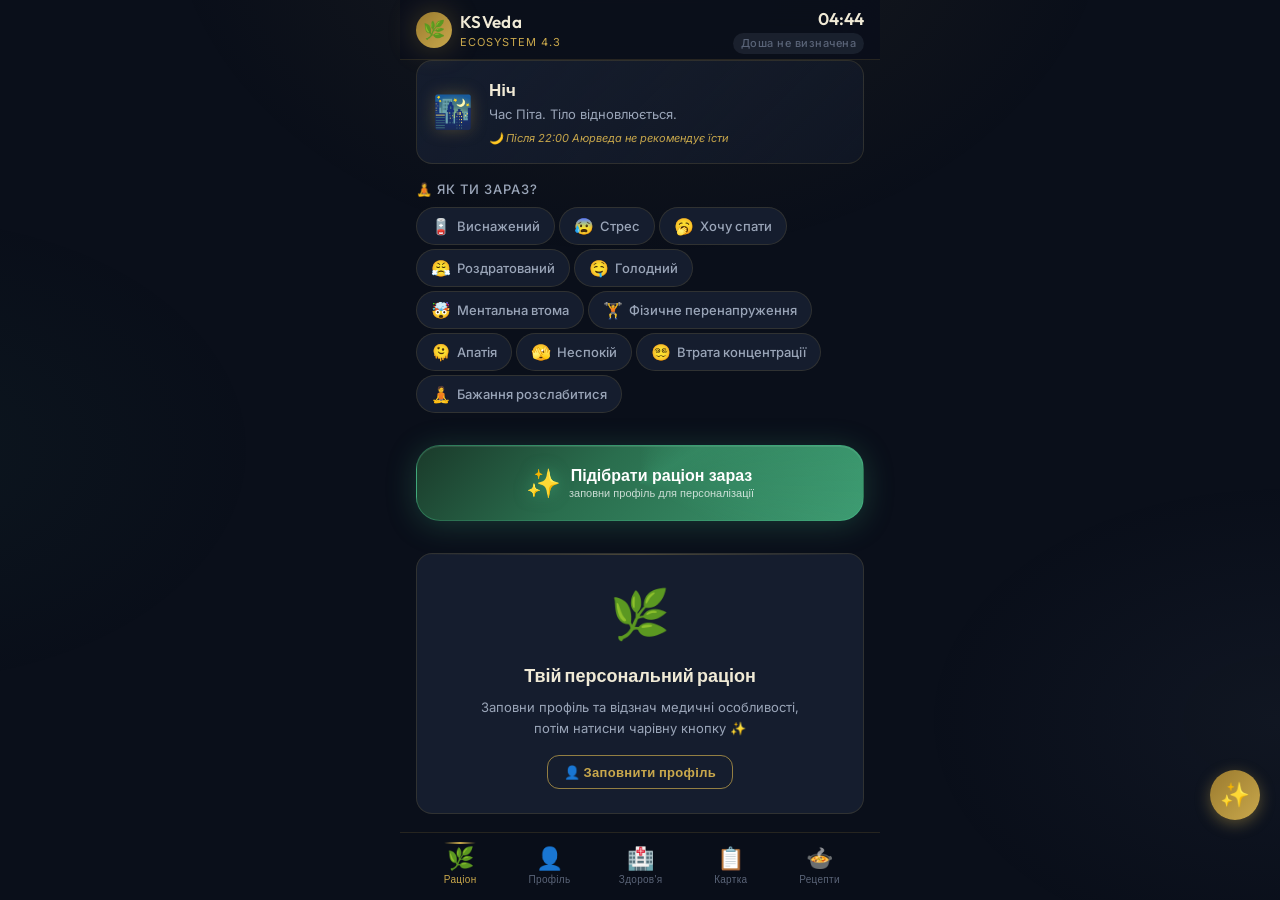
==== commit 64ffa178: "feat: KSVeda Ecosystem v4.3 with AI Assistant, Recipes, and Medical Vault prototype" ====
--- a/webapp/index.html
+++ b/webapp/index.html
@@ -17,8 +17,8 @@
       <div class="header-logo">
         <div class="header-logo-icon">🌿</div>
         <div>
-          <div class="header-title">Аюрведа</div>
-          <div class="header-subtitle">Радник</div>
+          <div class="header-title">KSVeda</div>
+          <div class="header-subtitle">Ecosystem 4.3</div>
         </div>
       </div>
       <div class="header-meta">
@@ -76,6 +76,19 @@
               <div class="section-title">✅ Рекомендовано</div>
               <div class="section-count" id="safe-count">0 продуктів</div>
             </div>
+            
+            <!-- 8 Tabs (2x4 grid) -->
+            <div class="categories-grid" id="product-categories">
+              <button class="category-btn active" onclick="filterCategory('Фрукти')">Фрукти</button>
+              <button class="category-btn" onclick="filterCategory('Овочі')">Овочі</button>
+              <button class="category-btn" onclick="filterCategory('Горіхи')">Горіхи</button>
+              <button class="category-btn" onclick="filterCategory('Крупи')">Крупи</button>
+              <button class="category-btn" onclick="filterCategory('Напої')">Напої</button>
+              <button class="category-btn" onclick="filterCategory('Спеції')">Спеції</button>
+              <button class="category-btn" onclick="filterCategory('Молочні')">Молочні</button>
+              <button class="category-btn" onclick="filterCategory('Інше')">Інше</button>
+            </div>
+
             <div class="products-list" id="safe-products-list">
               <!-- Картки генеруються JS -->
             </div>
@@ -287,19 +300,28 @@
           </div>
         </div>
 
-        <!-- Плейсхолдер для Етапу 4 -->
-        <div class="placeholder-card">
-          <div class="placeholder-icon">📄</div>
-          <div class="placeholder-title">Медичні документи</div>
-          <div class="placeholder-desc">Завантаження аналізів та ШІ-розшифровка</div>
-          <div class="placeholder-badge">🔮 Версія 3.0 — скоро</div>
+        <!-- Медичний Архів (Medical Vault) -->
+        <div class="tab-section" id="medical-vault-section" style="padding-top:0;">
+          <div class="section-header">
+            <div class="section-title">📁 Медичний архів</div>
+            <div class="section-count" id="vault-count">0 / 10</div>
+          </div>
+          <div class="vault-upload-area" onclick="document.getElementById('vault-file-input').click()">
+            <div class="vault-upload-icon">📤</div>
+            <div>Додати аналізи (PDF, JPEG, PNG)</div>
+            <div style="font-size:10px; color:var(--text-muted); margin-top:4px;">До 10 файлів. ШІ автоматично розпізнає текст.</div>
+          </div>
+          <input type="file" id="vault-file-input" accept="image/jpeg, image/png, application/pdf" style="display:none;" onchange="handleVaultUpload(event)">
+          
+          <div id="vault-files-list" class="vault-files-list">
+            <div style="text-align:center; padding:16px; color:var(--text-muted); font-size:13px;">Архів порожній</div>
+          </div>
         </div>
 
         <div class="placeholder-card">
           <div class="placeholder-icon">🤖</div>
           <div class="placeholder-title">ШІ-Консультант</div>
           <div class="placeholder-desc">Підбір раціону на основі медичних діагнозів</div>
-          <div class="placeholder-badge">🔮 Версія 3.0 — скоро</div>
         </div>
 
         <!-- Активні обмеження -->
@@ -317,6 +339,28 @@
 
       </div><!-- /tab-card -->
 
+      <!-- ==================
+           TAB 5: ГЕНЕРАТОР СТРАВ
+           ================== -->
+      <div class="tab-pane hidden" id="tab-recipe" role="tabpanel">
+        <div class="tab-section">
+          <div class="tab-section-title">🍳 Розумний Рецепт</div>
+          <div class="tab-section-desc">Генерація 3-х варіантів рецептів на основі вашого стану та медичних показників.</div>
+          
+          <button class="magic-btn" onclick="generateRecipes()" id="recipe-generate-btn">
+            <span class="magic-btn-emoji">🍲</span>
+            <div class="magic-btn-text">
+              <span class="magic-btn-main">Згенерувати страви</span>
+              <span class="magic-btn-sub">Легкі / Швидкі / Доступні</span>
+            </div>
+          </button>
+          
+          <div id="recipe-results" class="hidden mt-md">
+            <!-- Рецепти будуть тут -->
+          </div>
+        </div>
+      </div><!-- /tab-recipe -->
+
     </main><!-- /main-content -->
 
     <!-- TAB BAR -->
@@ -337,7 +381,34 @@
         <span class="tab-icon">📋</span>
         <span class="tab-label">Картка</span>
       </button>
+      <button class="tab-item" id="tab-btn-recipe" onclick="switchTab('recipe')" aria-label="Рецепти" aria-selected="false" role="tab">
+        <span class="tab-icon">🍲</span>
+        <span class="tab-label">Рецепти</span>
+      </button>
     </nav>
+
+    <!-- AI ASSISTANT (Плаваюча кнопка і чат) -->
+    <div id="ai-assistant-btn" class="ai-assistant-btn" onclick="toggleAssistant()">
+      <div class="ai-icon">✨</div>
+    </div>
+    
+    <div id="ai-assistant-chat" class="ai-assistant-chat hidden">
+      <div class="ai-chat-header">
+        <div class="ai-chat-title">
+          <span class="ai-icon-small">✨</span>
+          KSVeda AI Assistant
+        </div>
+        <button class="ai-close-btn" onclick="toggleAssistant()">✖</button>
+      </div>
+      <div class="ai-chat-messages" id="ai-chat-messages">
+        <!-- Повідомлення -->
+      </div>
+      <div class="ai-chat-input-area">
+        <button class="ai-panic-btn" onclick="triggerPanicMode()">Мені погано 🆘</button>
+        <input type="text" id="ai-chat-input" class="ai-input" placeholder="Запитай щось..." onkeypress="handleAiInput(event)">
+        <button class="ai-send-btn" onclick="sendAiMessage()">➤</button>
+      </div>
+    </div>
 
   </div><!-- /app -->
 
--- a/webapp/style.css
+++ b/webapp/style.css
@@ -619,6 +619,93 @@
   border: 1px solid var(--border-color);
 }
 
+.vault-upload-area {
+  border: 2px dashed var(--border-color);
+  border-radius: var(--radius-lg);
+  padding: 24px;
+  text-align: center;
+  cursor: pointer;
+  transition: all var(--transition-fast);
+  margin-bottom: var(--spacing-md);
+  background: rgba(255, 255, 255, 0.02);
+}
+
+.vault-upload-area:hover {
+  border-color: var(--gold-primary);
+  background: rgba(201, 168, 76, 0.05);
+}
+
+.vault-upload-icon {
+  font-size: 32px;
+  margin-bottom: 8px;
+}
+
+.vault-files-list {
+  display: flex;
+  flex-direction: column;
+  gap: 8px;
+}
+
+.vault-file-item {
+  display: flex;
+  align-items: center;
+  gap: 12px;
+  padding: 12px;
+  background: var(--bg-card);
+  border: 1px solid var(--border-color);
+  border-radius: var(--radius-md);
+}
+
+.vault-file-icon {
+  font-size: 24px;
+}
+
+.vault-file-info {
+  flex: 1;
+}
+
+.vault-file-name {
+  font-size: 13px;
+  font-weight: 500;
+  color: var(--text-primary);
+}
+
+.vault-file-meta {
+  font-size: 11px;
+  color: var(--text-muted);
+}
+
+.vault-file-status {
+  font-size: 11px;
+  font-weight: bold;
+}
+
+.categories-grid {
+  display: grid;
+  grid-template-columns: repeat(4, 1fr);
+  gap: var(--spacing-xs);
+  margin-bottom: var(--spacing-md);
+}
+
+.category-btn {
+  background: var(--bg-card);
+  border: 1px solid var(--border-color);
+  color: var(--text-secondary);
+  border-radius: var(--radius-sm);
+  padding: 8px 4px;
+  font-size: 11px;
+  font-weight: 500;
+  cursor: pointer;
+  transition: all var(--transition-fast);
+  text-align: center;
+}
+
+.category-btn.active {
+  background: var(--gold-glow);
+  color: var(--gold-primary);
+  border-color: var(--gold-primary);
+}
+
 .products-list {
   display: flex;
   flex-direction: column;
@@ -1400,3 +1487,148 @@
   animation: shimmer 1.5s linear infinite;
   border-radius: var(--radius-sm);
 }
+
+/* =====================
+   AI ASSISTANT
+   ===================== */
+.ai-assistant-btn {
+  position: fixed;
+  bottom: 80px;
+  right: 20px;
+  width: 50px;
+  height: 50px;
+  background: linear-gradient(135deg, var(--gold-dark), var(--gold-primary));
+  border-radius: 50%;
+  display: flex;
+  align-items: center;
+  justify-content: center;
+  box-shadow: 0 4px 15px rgba(201, 168, 76, 0.4);
+  cursor: pointer;
+  z-index: 1000;
+  transition: transform 0.3s;
+}
+
+.ai-assistant-btn:hover {
+  transform: scale(1.1);
+}
+
+.ai-icon {
+  font-size: 24px;
+}
+
+.ai-assistant-chat {
+  position: fixed;
+  bottom: 80px;
+  right: 20px;
+  width: calc(100% - 40px);
+  max-width: 350px;
+  height: 400px;
+  background: var(--bg-card);
+  border: 1px solid var(--gold-primary);
+  border-radius: var(--radius-lg);
+  display: flex;
+  flex-direction: column;
+  z-index: 1001;
+  box-shadow: 0 10px 30px rgba(0,0,0,0.5);
+  overflow: hidden;
+}
+
+.ai-chat-header {
+  padding: 12px;
+  background: rgba(201, 168, 76, 0.1);
+  border-bottom: 1px solid var(--border-color);
+  display: flex;
+  justify-content: space-between;
+  align-items: center;
+}
+
+.ai-chat-title {
+  font-weight: bold;
+  color: var(--gold-primary);
+  display: flex;
+  align-items: center;
+  gap: 8px;
+}
+
+.ai-close-btn {
+  background: none;
+  border: none;
+  color: var(--text-muted);
+  font-size: 16px;
+  cursor: pointer;
+}
+
+.ai-chat-messages {
+  flex: 1;
+  padding: 12px;
+  overflow-y: auto;
+  display: flex;
+  flex-direction: column;
+  gap: 8px;
+}
+
+.ai-message {
+  padding: 8px 12px;
+  border-radius: 12px;
+  font-size: 13px;
+  max-width: 85%;
+  word-wrap: break-word;
+}
+
+.ai-message.user {
+  background: var(--bg-secondary);
+  color: var(--text-primary);
+  align-self: flex-end;
+  border-bottom-right-radius: 2px;
+}
+
+.ai-message.bot {
+  background: rgba(201, 168, 76, 0.1);
+  color: var(--text-primary);
+  align-self: flex-start;
+  border-bottom-left-radius: 2px;
+  border: 1px solid rgba(201, 168, 76, 0.3);
+}
+
+.ai-chat-input-area {
+  padding: 10px;
+  border-top: 1px solid var(--border-color);
+  display: flex;
+  flex-wrap: wrap;
+  gap: 8px;
+  background: var(--bg-card);
+}
+
+.ai-panic-btn {
+  width: 100%;
+  padding: 6px;
+  background: rgba(232, 115, 90, 0.1);
+  color: var(--color-blocked);
+  border: 1px solid rgba(232, 115, 90, 0.3);
+  border-radius: 6px;
+  font-size: 12px;
+  cursor: pointer;
+}
+
+.ai-input {
+  flex: 1;
+  padding: 8px 12px;
+  border-radius: 20px;
+  border: 1px solid var(--border-color);
+  background: var(--bg-secondary);
+  color: var(--text-primary);
+  outline: none;
+}
+
+.ai-send-btn {
+  background: var(--gold-primary);
+  color: #000;
+  border: none;
+  border-radius: 50%;
+  width: 32px;
+  height: 32px;
+  cursor: pointer;
+  display: flex;
+  align-items: center;
+  justify-content: center;
+}
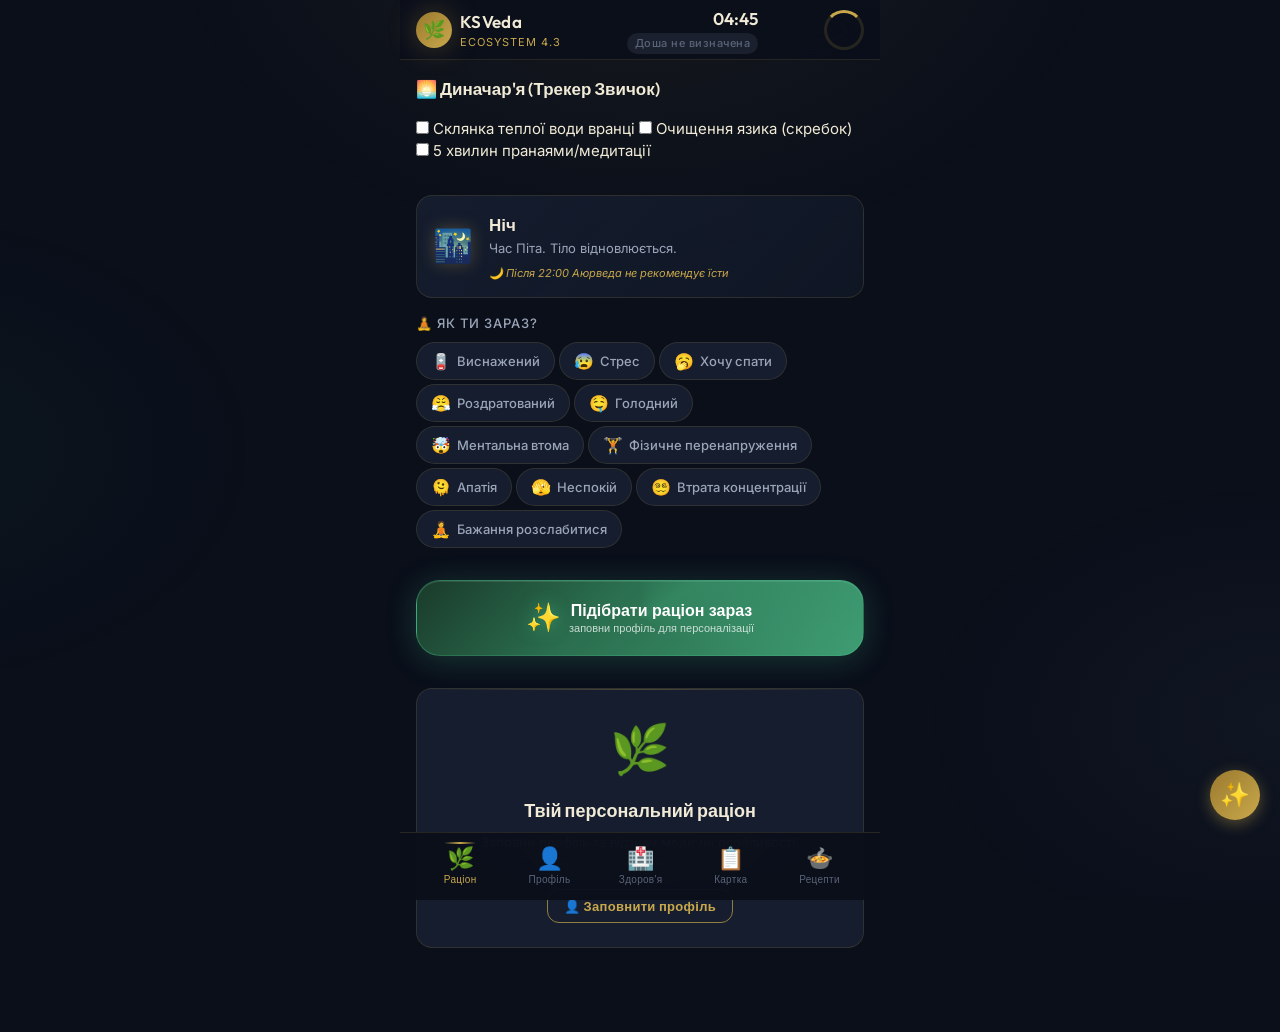
==== commit a83158a0: "feat: Added Welcome Back Auth, Dinacharya Habits, and Pranayama module" ====
--- a/webapp/index.html
+++ b/webapp/index.html
@@ -10,8 +10,17 @@
   <script src="https://telegram.org/js/telegram-web-app.js"></script>
 </head>
 <body>
+  <!-- WELCOME BACK ЕКРАН -->
+  <div id="welcome-back-screen" class="glass-panel hidden" style="position:fixed; top:0; left:0; width:100%; height:100%; z-index:9999; display:flex; flex-direction:column; justify-content:center; align-items:center; background:var(--bg-main);">
+    <div style="text-align:center; padding:20px;">
+      <div style="font-size:48px; margin-bottom:16px;">🙏</div>
+      <h2 style="color:var(--gold-primary); margin-bottom:12px;">З поверненням!</h2>
+      <p style="color:var(--text-muted); margin-bottom:24px; font-size:14px;">Раді бачити вас знову. Продовжимо турботу про здоров'я?</p>
+      <button class="primary-btn" onclick="resumeApp()">Продовжити</button>
+    </div>
+  </div>
+
   <div class="app" id="app">
-
     <!-- HEADER -->
     <header class="app-header" id="app-header">
       <div class="header-logo">
@@ -25,6 +34,7 @@
         <div class="header-time" id="header-time">--:--</div>
         <div class="header-dosha-badge dosha-badge-none" id="header-dosha-badge">Доша не визначена</div>
       </div>
+      <div class="loader" id="loader"></div>
     </header>
 
     <!-- TOAST CONTAINER -->
@@ -37,6 +47,27 @@
            TAB 1: РАЦІОН
            ================== -->
       <div class="tab-pane" id="tab-ration" role="tabpanel">
+
+        <!-- ДИНАЧАР'Я (ТРЕКЕР ЗВИЧОК) -->
+        <div class="tab-section mb-md">
+          <div class="section-header">
+            <div class="section-title">🌅 Диначар'я (Трекер Звичок)</div>
+          </div>
+          <div class="habits-list" id="habits-container">
+            <label class="habit-item">
+              <input type="checkbox" id="habit-water" onchange="toggleHabit('water')">
+              <span class="habit-text">Склянка теплої води вранці</span>
+            </label>
+            <label class="habit-item">
+              <input type="checkbox" id="habit-tongue" onchange="toggleHabit('tongue')">
+              <span class="habit-text">Очищення язика (скребок)</span>
+            </label>
+            <label class="habit-item">
+              <input type="checkbox" id="habit-meditation" onchange="toggleHabit('meditation')">
+              <span class="habit-text">5 хвилин пранаями/медитації</span>
+            </label>
+          </div>
+        </div>
 
         <!-- Поточний прийом їжі -->
         <div class="meal-period-card" id="meal-period-card">
@@ -404,9 +435,19 @@
         <!-- Повідомлення -->
       </div>
       <div class="ai-chat-input-area">
-        <button class="ai-panic-btn" onclick="triggerPanicMode()">Мені погано 🆘</button>
-        <input type="text" id="ai-chat-input" class="ai-input" placeholder="Запитай щось..." onkeypress="handleAiInput(event)">
-        <button class="ai-send-btn" onclick="sendAiMessage()">➤</button>
+        <button class="ai-panic-btn mb-sm" onclick="triggerPanicMode()" style="width:calc(50% - 4px);">🆘 Мені погано</button>
+        <button class="ai-panic-btn mb-sm" onclick="startPranayama()" style="width:calc(50% - 4px); background:rgba(76, 175, 80, 0.1); color:var(--color-safe); border-color:rgba(76, 175, 80, 0.3);">🧘 Пранаяма</button>
+        
+        <!-- PRANAYAMA UI -->
+        <div id="pranayama-ui" class="hidden" style="width:100%; text-align:center; padding:10px 0;">
+          <div class="pranayama-circle" id="pranayama-circle">Вдих</div>
+          <button class="ai-panic-btn mt-sm" onclick="stopPranayama()" style="width:100%; background:rgba(255,255,255,0.1); color:var(--text-primary);">Зупинити</button>
+        </div>
+        
+        <div style="display:flex; width:100%; gap:8px;" id="ai-input-group">
+          <input type="text" id="ai-chat-input" class="ai-input" placeholder="Запитай щось..." onkeypress="handleAiInput(event)">
+          <button class="ai-send-btn" onclick="sendAiMessage()">➤</button>
+        </div>
       </div>
     </div>
 
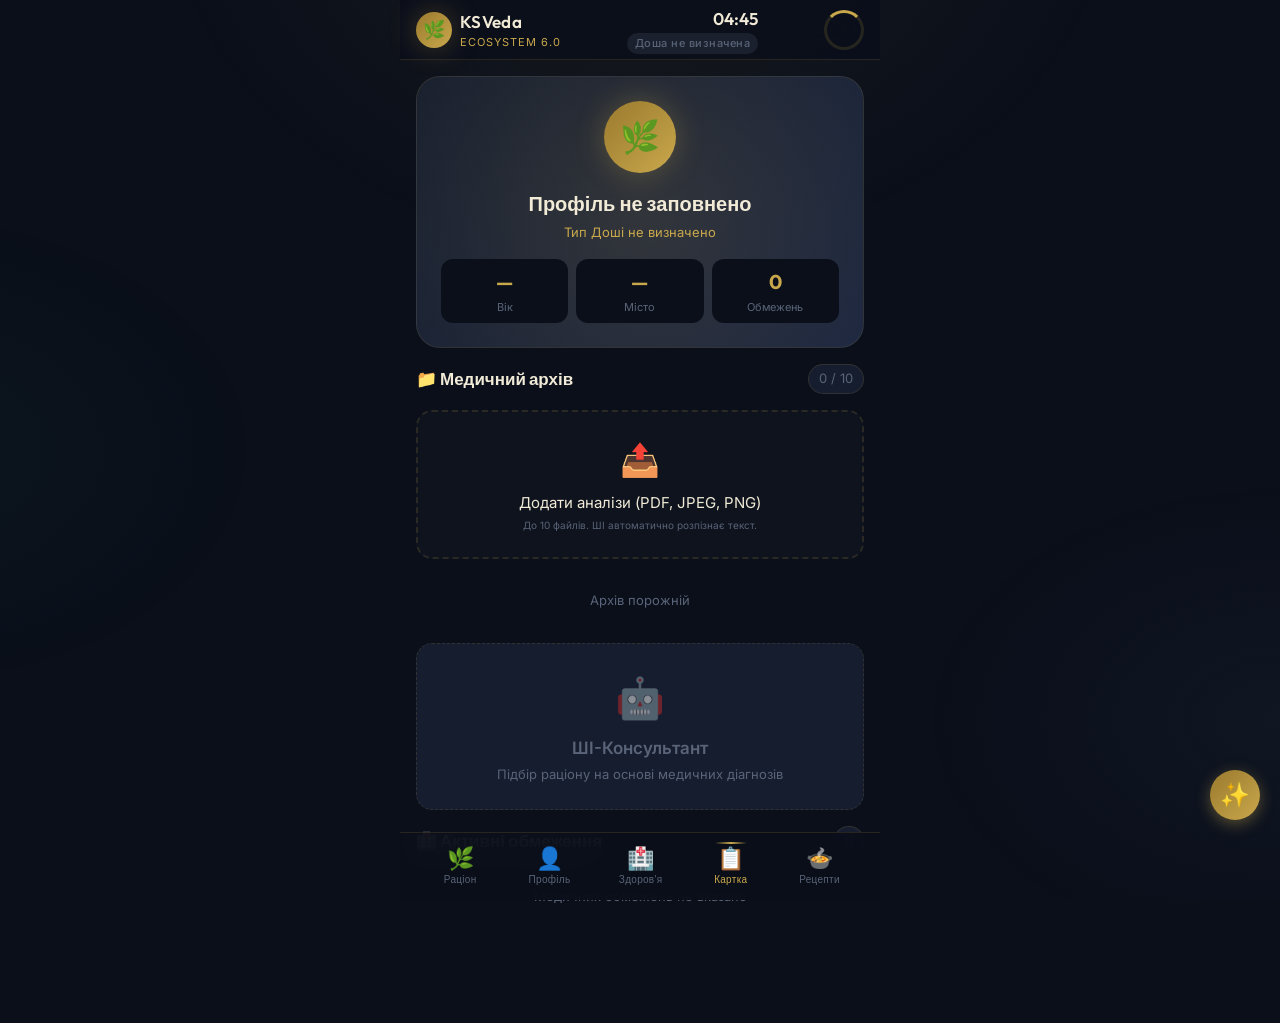
==== commit b167b877: "feat: Auth, Navigation, Random Recipes, Mobile Fix" ====
--- a/webapp/index.html
+++ b/webapp/index.html
@@ -23,11 +23,12 @@
   <div class="app" id="app">
     <!-- HEADER -->
     <header class="app-header" id="app-header">
-      <div class="header-logo">
-        <div class="header-logo-icon">🌿</div>
-        <div>
+      <div class="header-logo" style="display:flex; align-items:center; gap:8px;">
+        <button id="nav-back-btn" class="ai-send-btn hidden" onclick="goBack()" style="width:30px;height:30px;background:var(--bg-main);color:var(--text-primary);"><i class="fas fa-arrow-left">←</i></button>
+        <div class="header-logo-icon" onclick="goHome()" style="cursor:pointer;">🌿</div>
+        <div onclick="goHome()" style="cursor:pointer;">
           <div class="header-title">KSVeda</div>
-          <div class="header-subtitle">Ecosystem 4.3</div>
+          <div class="header-subtitle">Ecosystem 6.0</div>
         </div>
       </div>
       <div class="header-meta">
@@ -295,8 +296,17 @@
             </div>
           </div>
 
-          <div class="conditions-list" id="conditions-list">
-            <!-- Генерується JS з бази medical_conditions.json -->
+          <!-- Пошук хвороб -->
+          <div style="position:relative; margin-bottom:16px;">
+            <input type="text" id="condition-search" class="ai-input" placeholder="🔍 Введіть назву захворювання..." oninput="handleConditionSearch(event)" style="width:100%; border:1px solid var(--gold-primary);">
+            <div id="condition-suggestions" class="search-suggestions hidden"></div>
+          </div>
+
+          <!-- Вибрані хвороби -->
+          <div class="section-title mb-sm" style="font-size:14px; color:var(--text-secondary);">Ваші діагнози:</div>
+          <div class="conditions-list" id="selected-conditions" style="min-height:50px;">
+            <!-- Генерується JS -->
+            <div style="color:var(--text-muted);text-align:center;padding:16px;font-size:12px;">Нічого не вибрано</div>
           </div>
 
           <button class="btn btn-gold btn-full mt-md" onclick="saveBlockpost()">
@@ -378,13 +388,32 @@
           <div class="tab-section-title">🍳 Розумний Рецепт</div>
           <div class="tab-section-desc">Генерація 3-х варіантів рецептів на основі вашого стану та медичних показників.</div>
           
-          <button class="magic-btn" onclick="generateRecipes()" id="recipe-generate-btn">
-            <span class="magic-btn-emoji">🍲</span>
-            <div class="magic-btn-text">
-              <span class="magic-btn-main">Згенерувати страви</span>
-              <span class="magic-btn-sub">Легкі / Швидкі / Доступні</span>
-            </div>
-          </button>
+          <!-- Вибір прийому їжі -->
+          <div style="margin-bottom: 12px;">
+            <label style="font-size:12px; color:var(--text-secondary); margin-bottom:4px; display:block;">Оберіть прийом їжі:</label>
+            <div style="display:flex; gap:8px;">
+              <button class="category-btn active" id="meal-btn-breakfast" onclick="selectMealTime('breakfast')" style="flex:1; border-radius:8px;">Сніданок</button>
+              <button class="category-btn" id="meal-btn-lunch" onclick="selectMealTime('lunch')" style="flex:1; border-radius:8px;">Обід</button>
+              <button class="category-btn" id="meal-btn-dinner" onclick="selectMealTime('dinner')" style="flex:1; border-radius:8px;">Вечеря</button>
+            </div>
+          </div>
+          
+          <div style="display:flex; gap:8px; width:100%;">
+            <button class="magic-btn" onclick="generateRecipes('normal')" id="recipe-generate-btn" style="flex:1;">
+              <span class="magic-btn-emoji">🍲</span>
+              <div class="magic-btn-text">
+                <span class="magic-btn-main">Звичайне</span>
+                <span class="magic-btn-sub">Локальні продукти</span>
+              </div>
+            </button>
+            <button class="magic-btn" onclick="generateRecipes('bachelor')" id="recipe-bachelor-btn" style="flex:1; background:linear-gradient(135deg, #1f2937, #374151); border-color:#4b5563;">
+              <span class="magic-btn-emoji">🍳</span>
+              <div class="magic-btn-text">
+                <span class="magic-btn-main">Холостяк</span>
+                <span class="magic-btn-sub">Швидко з того, що є</span>
+              </div>
+            </button>
+          </div>
           
           <div id="recipe-results" class="hidden mt-md">
             <!-- Рецепти будуть тут -->
--- a/webapp/style.css
+++ b/webapp/style.css
@@ -277,6 +277,7 @@
   background: none;
   color: inherit;
   text-decoration: none;
+  touch-action: manipulation;
 }
 
 .tab-item:hover { background: rgba(201, 168, 76, 0.05); }
@@ -362,6 +363,7 @@
   letter-spacing: 0.3px;
   position: relative;
   overflow: hidden;
+  touch-action: manipulation;
 }
 
 .btn::after {
@@ -446,6 +448,7 @@
   gap: var(--spacing-sm);
   position: relative;
   overflow: hidden;
+  touch-action: manipulation;
   box-shadow:
     0 4px 30px rgba(61, 153, 112, 0.3),
     inset 0 1px 0 rgba(255, 255, 255, 0.1);
@@ -535,6 +538,7 @@
   font-weight: 500;
   transition: all var(--transition-fast);
   white-space: nowrap;
+  touch-action: manipulation;
 }
 
 .soul-btn:hover { border-color: var(--border-hover); color: var(--text-primary); }
@@ -683,33 +687,96 @@
 .categories-grid {
   display: grid;
   grid-template-columns: repeat(4, 1fr);
-  gap: var(--spacing-xs);
-  margin-bottom: var(--spacing-md);
+  gap: 2px; /* Small gap to separate tabs */
+  margin-bottom: 0; /* Attach to the content below */
+  background: transparent;
+  padding: 0 4px;
 }
 
 .category-btn {
-  background: var(--bg-card);
+  background: var(--bg-main);
   border: 1px solid var(--border-color);
+  border-bottom: none; /* No bottom border to attach to content */
   color: var(--text-secondary);
-  border-radius: var(--radius-sm);
-  padding: 8px 4px;
+  border-radius: 8px 8px 0 0; /* Chrome-like rounded top corners */
+  padding: 10px 4px;
   font-size: 11px;
   font-weight: 500;
   cursor: pointer;
   transition: all var(--transition-fast);
   text-align: center;
+  position: relative;
+  z-index: 1;
+  box-shadow: inset 0 -4px 6px rgba(0,0,0,0.1); /* Inner shadow to make inactive look recessed */
+  touch-action: manipulation;
 }
 
 .category-btn.active {
-  background: var(--gold-glow);
+  background: var(--bg-card); /* Match content background */
   color: var(--gold-primary);
-  border-color: var(--gold-primary);
+  border-color: var(--border-color);
+  z-index: 3;
+  box-shadow: none; /* Active tab is flat to content */
+}
+
+/* Pseudo-element to cover the bottom border if needed */
+.category-btn.active::after {
+  content: '';
+  position: absolute;
+  bottom: -1px;
+  left: 0;
+  right: 0;
+  height: 2px;
+  background: var(--bg-card);
 }
 
 .products-list {
+  background: var(--bg-card);
+  padding: 12px;
+  border: 1px solid var(--border-color);
+  border-top: none; /* Connect to tabs */
+  border-radius: 0 0 var(--radius-md) var(--radius-md); /* Match tabs above */
+  margin-bottom: var(--spacing-md);
+  min-height: 100px;
   display: flex;
   flex-direction: column;
   gap: var(--spacing-sm);
+}
+
+/* ==========================
+   AUTOCOMPLETE SUGGESTIONS
+   ========================== */
+.search-suggestions {
+  position: absolute;
+  top: 100%;
+  left: 0;
+  right: 0;
+  background: var(--bg-card);
+  border: 1px solid var(--gold-primary);
+  border-radius: var(--radius-sm);
+  z-index: 10;
+  max-height: 200px;
+  overflow-y: auto;
+  box-shadow: 0 4px 12px rgba(0,0,0,0.5);
+}
+
+.suggestion-item {
+  padding: 12px;
+  border-bottom: 1px solid var(--border-color);
+  cursor: pointer;
+  color: var(--text-primary);
+  display: flex;
+  align-items: center;
+  gap: 8px;
+}
+.suggestion-item:last-child {
+  border-bottom: none;
+}
+.suggestion-item:hover {
+  background: var(--bg-main);
+}
+.suggestion-item-icon {
+  font-size: 16px;
 }
 
 /* Одна картка продукту */
@@ -933,7 +1000,7 @@
   border-radius: var(--radius-md);
   color: var(--text-primary);
   font-family: var(--font-body);
-  font-size: var(--font-size-base);
+  font-size: 16px !important;
   transition: all var(--transition-fast);
   outline: none;
 }
@@ -1618,6 +1685,7 @@
   background: var(--bg-secondary);
   color: var(--text-primary);
   outline: none;
+  font-size: 16px !important; /* Fix for iOS zoom bug */
 }
 
 .ai-send-btn {
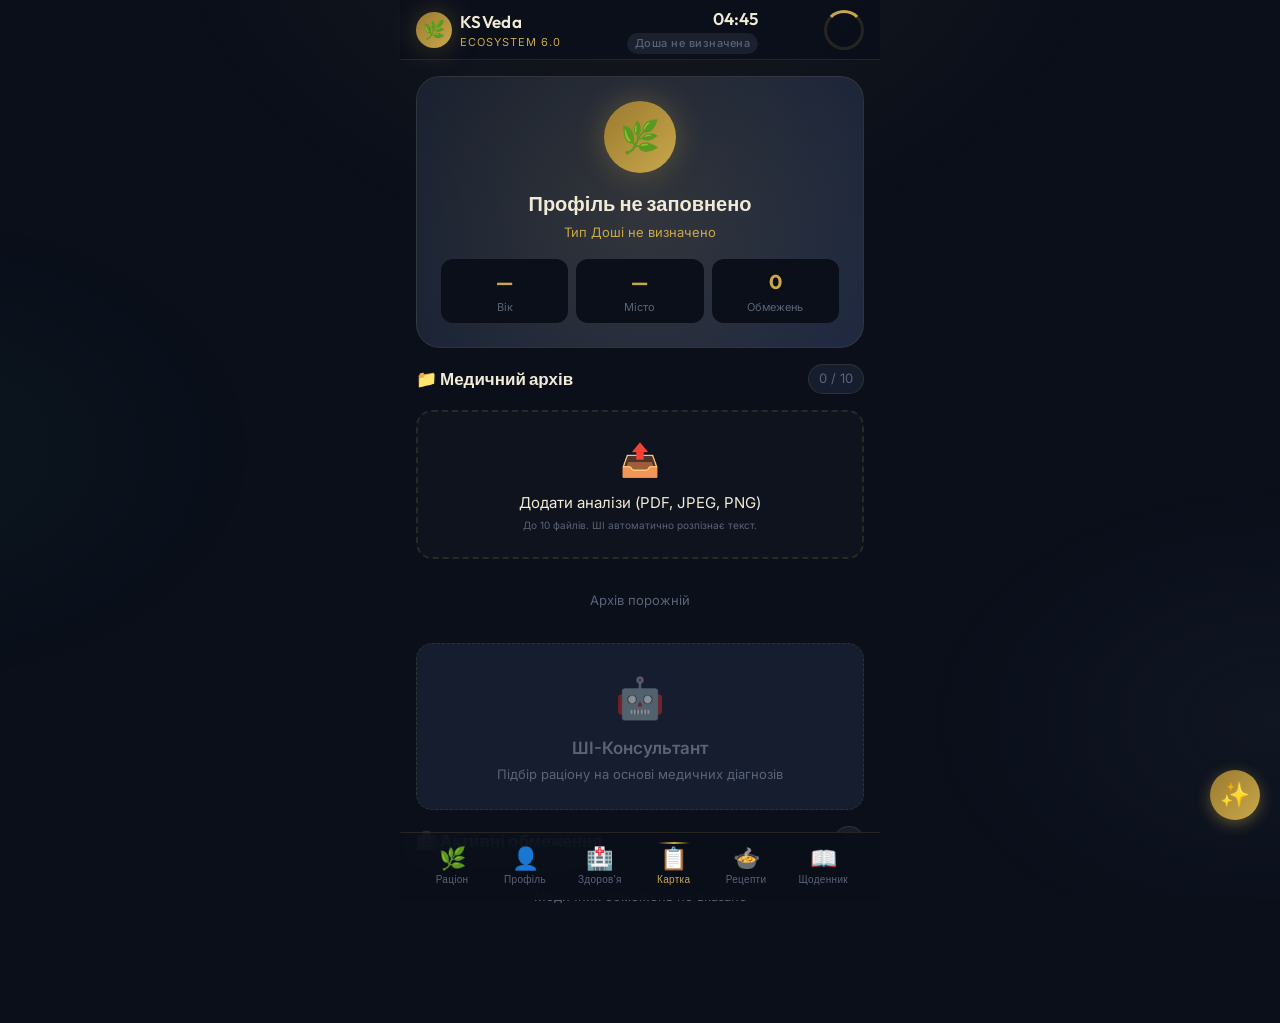
==== commit 521c9754: "fix: DB Data Loss, Diary Tab, Smart Recipes, Button Feedback" ====
--- a/webapp/index.html
+++ b/webapp/index.html
@@ -421,6 +421,21 @@
         </div>
       </div><!-- /tab-recipe -->
 
+      </div><!-- /tab-recipe -->
+
+      <!-- ==================
+           TAB 6: ЩОДЕННИК
+           ================== -->
+      <div class="tab-pane hidden" id="tab-diary" role="tabpanel">
+        <div class="tab-section">
+          <div class="tab-section-title">📖 Щоденник Харчування</div>
+          <div class="tab-section-desc">Історія згенерованих та спожитих страв. Допомагає відслідкувати вплив їжі на ваш стан.</div>
+          <div id="diary-list" style="margin-top: 16px;">
+            <div style="color:var(--text-muted);text-align:center;padding:16px;font-size:12px;">Ще немає записів</div>
+          </div>
+        </div>
+      </div><!-- /tab-diary -->
+
     </main><!-- /main-content -->
 
     <!-- TAB BAR -->
@@ -444,6 +459,10 @@
       <button class="tab-item" id="tab-btn-recipe" onclick="switchTab('recipe')" aria-label="Рецепти" aria-selected="false" role="tab">
         <span class="tab-icon">🍲</span>
         <span class="tab-label">Рецепти</span>
+      </button>
+      <button class="tab-item" id="tab-btn-diary" onclick="switchTab('diary')" aria-label="Щоденник" aria-selected="false" role="tab">
+        <span class="tab-icon">📖</span>
+        <span class="tab-label">Щоденник</span>
       </button>
     </nav>
 
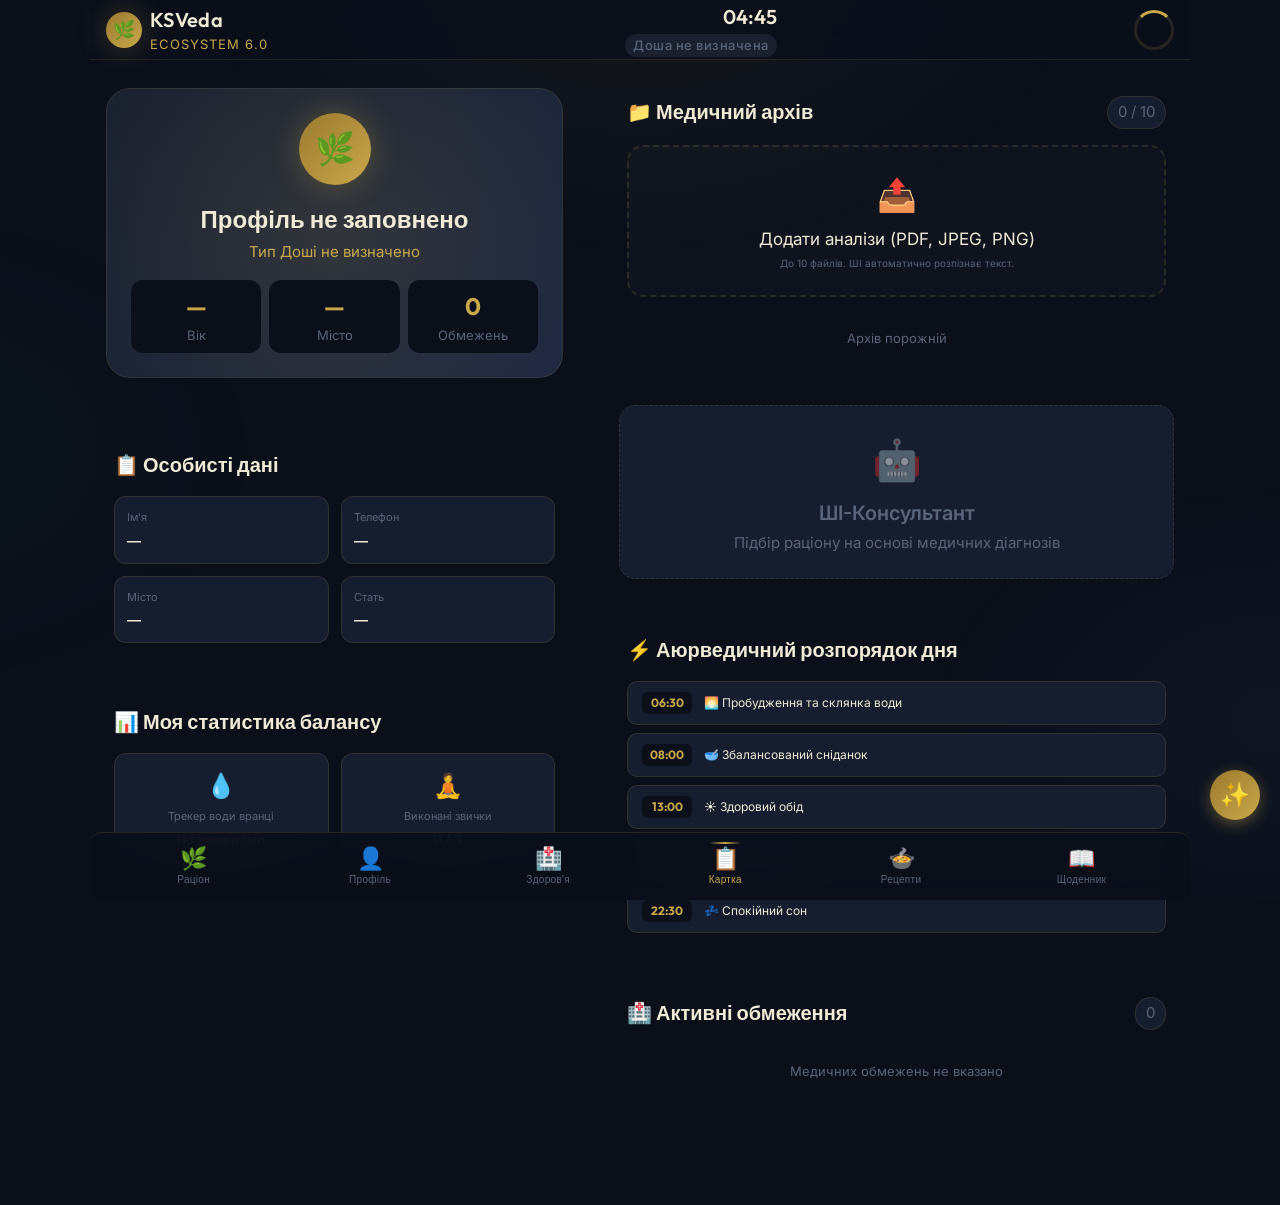
==== commit a4ced4c3: "Оновлення v2.3: База даних SQLModel (PostgreSQL/SQLite), Docker, адаптивні шрифти та анімація смайли" ====
--- a/webapp/index.html
+++ b/webapp/index.html
@@ -48,8 +48,10 @@
            TAB 1: РАЦІОН
            ================== -->
       <div class="tab-pane" id="tab-ration" role="tabpanel">
-
-        <!-- ДИНАЧАР'Я (ТРЕКЕР ЗВИЧОК) -->
+        <div class="desktop-grid">
+          <div class="desktop-left-column">
+
+            <!-- ДИНАЧАР'Я (ТРЕКЕР ЗВИЧОК) -->
         <div class="tab-section mb-md">
           <div class="section-header">
             <div class="section-title">🌅 Диначар'я (Трекер Звичок)</div>
@@ -99,8 +101,11 @@
           </button>
         </div>
 
-        <!-- Результат раціону -->
-        <div id="ration-result" class="hidden">
+          </div><!-- /desktop-left-column -->
+          <div class="desktop-right-column">
+
+            <!-- Результат раціону -->
+            <div id="ration-result" class="hidden">
 
           <!-- Рекомендовані продукти -->
           <div class="products-section mb-md">
@@ -165,6 +170,8 @@
             </div>
           </div>
         </div>
+          </div><!-- /desktop-right-column -->
+        </div><!-- /desktop-grid -->
 
       </div><!-- /tab-ration -->
 
@@ -172,8 +179,10 @@
            TAB 2: ПРОФІЛЬ
            ================== -->
       <div class="tab-pane hidden" id="tab-profile" role="tabpanel">
-        <div class="tab-section">
-          <div class="tab-section-title">👤 Мій Профіль</div>
+        <div class="desktop-grid">
+          <div class="desktop-left-column">
+            <div class="tab-section">
+              <div class="tab-section-title">👤 Мій Профіль</div>
           <div class="tab-section-desc">Заповни анкету — чим точніші дані, тим персональніший раціон</div>
 
           <form id="profile-form" onsubmit="saveProfile(event)">
@@ -193,6 +202,33 @@
                 maxlength="60"
               />
               <div class="form-hint" id="hint-name"></div>
+            </div>
+
+            <!-- Стать -->
+            <div class="form-group">
+              <label class="form-label" for="input-gender">
+                <span class="form-label-icon">🧬</span>
+                Стать
+              </label>
+              <select id="input-gender" class="form-input" style="background:var(--bg-card); color:var(--text-primary); border:1px solid var(--border-color); height:48px;">
+                <option value="">Оберіть стать...</option>
+                <option value="male">Чоловік</option>
+                <option value="female">Жінка</option>
+              </select>
+              <div class="form-hint" id="hint-gender">Впливає на тип аватара особистого кабінету</div>
+            </div>
+
+            <!-- Фото профілю -->
+            <div class="form-group">
+              <label class="form-label">
+                <span class="form-label-icon">📸</span>
+                Фото профілю (за бажанням)
+              </label>
+              <div style="display:flex; align-items:center; gap:16px;">
+                <div id="profile-photo-preview" class="client-avatar" style="width:50px; height:50px; border-radius:50%; font-size:24px; display:flex; align-items:center; justify-content:center; background:var(--bg-card); border:1px solid var(--border-color); cursor:pointer; overflow:hidden;" onclick="document.getElementById('profile-photo-input').click()">🌿</div>
+                <button type="button" class="btn btn-outline btn-sm" onclick="document.getElementById('profile-photo-input').click()">Завантажити фото</button>
+                <input type="file" id="profile-photo-input" accept="image/*" style="display:none;" onchange="handleProfilePhoto(event)">
+              </div>
             </div>
 
             <!-- Телефон -->
@@ -278,16 +314,28 @@
             </button>
 
           </form>
-        </div>
+            </div>
+          </div><!-- /desktop-left-column -->
+          
+          <div class="desktop-right-column">
+            <div class="tab-section">
+              <div class="tab-section-title">🧬 Аюрведа-Квіз</div>
+              <div class="tab-section-desc">Ми пропонуємо вам пройти тест для визначення вашого типу Пракріті (Доші), щоб підібрати найдієвіші аюрведичні рекомендації.</div>
+              <div class="card" style="text-align:center; padding: 24px 16px; background:linear-gradient(135deg, var(--bg-card), rgba(201,168,76,0.05)); border:1px solid var(--gold-primary);">
+                <div style="font-size:48px; margin-bottom:12px;">🧘</div>
+                <div style="font-weight:700; margin-bottom:8px;">Хто ти у всесвіті?</div>
+                <div style="font-size:12px; color:var(--text-muted); margin-bottom:16px;">Визнач баланс стихій (Повітря, Вогонь, Вода, Земля) у твоєму тілі.</div>
+                <button type="button" class="btn btn-gold btn-full" onclick="openQuiz()">🧘 Пройти міні-анкету визначення Доші</button>
+              </div>
+            </div>
+          </div><!-- /desktop-right-column -->
+        </div><!-- /desktop-grid -->
       </div><!-- /tab-profile -->
 
-      <!-- ==================
-           TAB 3: ЗДОРОВ'Я (БЛОКПОСТ)
-           ================== -->
       <div class="tab-pane hidden" id="tab-health" role="tabpanel">
         <div class="tab-section">
           <div class="tab-section-title">🏥 Медичний Блокпост</div>
-          <div class="tab-section-desc">Відзнач свої медичні особливості. Продукти-тригери будуть автоматично виключені з раціону.</div>
+          <div class="tab-section-desc">Введіть назву захворювання — ШІ знайде відповідний варіант та автоматично виключить продукти-тригери з раціону.</div>
 
           <div class="blockpost-warning">
             <div class="blockpost-warning-icon">🛡️</div>
@@ -296,15 +344,29 @@
             </div>
           </div>
 
-          <!-- Пошук хвороб -->
-          <div style="position:relative; margin-bottom:16px;">
-            <input type="text" id="condition-search" class="ai-input" placeholder="🔍 Введіть назву захворювання..." oninput="handleConditionSearch(event)" style="width:100%; border:1px solid var(--gold-primary);">
+          <!-- Розумний Пошук Хвороб -->
+          <div style="position:relative; margin-bottom:8px;">
+            <input 
+              type="text" 
+              id="condition-search" 
+              class="ai-input" 
+              placeholder="🔍 Наприклад: діабет, гастрит, тиск..."
+              oninput="handleConditionSearch(event)"
+              autocomplete="off"
+              style="width:100%; border:1px solid var(--border-color); font-size:14px; padding:14px 16px;"
+            >
             <div id="condition-suggestions" class="search-suggestions hidden"></div>
           </div>
+          <div style="font-size:11px;color:var(--text-muted);margin-bottom:16px;padding:0 4px;">
+            💡 Починайте друкувати — ШІ підкаже варіанти. Шукаємо серед <strong style="color:var(--gold-primary);">42+ захворювань</strong>. Якщо не знайдено — відкриємо аюрведичну довідку онлайн.
+          </div>
 
           <!-- Вибрані хвороби -->
-          <div class="section-title mb-sm" style="font-size:14px; color:var(--text-secondary);">Ваші діагнози:</div>
-          <div class="conditions-list" id="selected-conditions" style="min-height:50px;">
+          <div class="section-header" style="margin-bottom:8px;">
+            <div class="section-title" style="font-size:14px;">📋 Ваші діагнози:</div>
+            <div class="section-count" id="conditions-count-badge">0 обмежень</div>
+          </div>
+          <div class="conditions-list" id="selected-conditions" style="min-height:50px; margin-bottom:16px;">
             <!-- Генерується JS -->
             <div style="color:var(--text-muted);text-align:center;padding:16px;font-size:12px;">Нічого не вибрано</div>
           </div>
@@ -314,14 +376,17 @@
           </button>
         </div>
       </div><!-- /tab-health -->
+
 
       <!-- ==================
            TAB 4: КАРТКА КЛІЄНТА
            ================== -->
       <div class="tab-pane hidden" id="tab-card" role="tabpanel">
-
-        <!-- Картка клієнта -->
-        <div class="client-card-hero" id="client-card-hero">
+        <div class="desktop-grid">
+          <div class="desktop-left-column">
+
+            <!-- Картка клієнта -->
+            <div class="client-card-hero" id="client-card-hero">
           <div class="client-avatar" id="client-avatar">🌿</div>
           <div class="client-name" id="client-name">—</div>
           <div class="client-dosha" id="client-dosha-text">Тип Доші не визначено</div>
@@ -341,8 +406,55 @@
           </div>
         </div>
 
-        <!-- Медичний Архів (Medical Vault) -->
-        <div class="tab-section" id="medical-vault-section" style="padding-top:0;">
+        <!-- Розділ 1: Загальна анкета (General Info) -->
+        <div class="tab-section" style="margin-top:16px;">
+          <div class="section-header">
+            <div class="section-title">📋 Особисті дані</div>
+          </div>
+          <div class="card-info-grid" style="display:grid; grid-template-columns:1fr 1fr; gap:12px; margin-top:12px;">
+            <div class="info-card" style="background:var(--bg-card); padding:12px; border-radius:12px; border:1px solid var(--border-color);">
+              <div style="font-size:11px; color:var(--text-muted);">Ім'я</div>
+              <div id="card-info-name" style="font-weight:600; font-size:14px; margin-top:4px;">—</div>
+            </div>
+            <div class="info-card" style="background:var(--bg-card); padding:12px; border-radius:12px; border:1px solid var(--border-color);">
+              <div style="font-size:11px; color:var(--text-muted);">Телефон</div>
+              <div id="card-info-phone" style="font-weight:600; font-size:14px; margin-top:4px;">—</div>
+            </div>
+            <div class="info-card" style="background:var(--bg-card); padding:12px; border-radius:12px; border:1px solid var(--border-color);">
+              <div style="font-size:11px; color:var(--text-muted);">Місто</div>
+              <div id="card-info-city" style="font-weight:600; font-size:14px; margin-top:4px;">—</div>
+            </div>
+            <div class="info-card" style="background:var(--bg-card); padding:12px; border-radius:12px; border:1px solid var(--border-color);">
+              <div style="font-size:11px; color:var(--text-muted);">Стать</div>
+              <div id="card-info-gender" style="font-weight:600; font-size:14px; margin-top:4px;">—</div>
+            </div>
+          </div>
+        </div>
+
+        <!-- Розділ 2: Моя статистика (My Stats Dashboard) -->
+        <div class="tab-section">
+          <div class="section-header">
+            <div class="section-title">📊 Моя статистика балансу</div>
+          </div>
+          <div class="card-stats-grid" style="display:grid; grid-template-columns:1fr 1fr; gap:12px; margin-top:12px;">
+            <div class="stat-progress-card" style="background:var(--bg-card); padding:14px; border-radius:12px; border:1px solid var(--border-color); text-align:center;">
+              <div style="font-size:24px;">💧</div>
+              <div style="font-size:11px; color:var(--text-muted); margin-top:4px;">Трекер води вранці</div>
+              <div id="card-stats-water" style="font-size:14px; font-weight:700; color:var(--gold-primary); margin-top:4px;">Не виконано</div>
+            </div>
+            <div class="stat-progress-card" style="background:var(--bg-card); padding:14px; border-radius:12px; border:1px solid var(--border-color); text-align:center;">
+              <div style="font-size:24px;">🧘</div>
+              <div style="font-size:11px; color:var(--text-muted); margin-top:4px;">Виконані звички</div>
+              <div id="card-stats-habits" style="font-size:14px; font-weight:700; color:var(--color-safe); margin-top:4px;">0 / 3</div>
+            </div>
+          </div>
+        </div>
+
+          </div><!-- /desktop-left-column -->
+          
+          <div class="desktop-right-column">
+            <!-- Медичний Архів (Medical Vault) -->
+            <div class="tab-section" id="medical-vault-section" style="padding-top:0; margin-top:0;">
           <div class="section-header">
             <div class="section-title">📁 Медичний архів</div>
             <div class="section-count" id="vault-count">0 / 10</div>
@@ -365,8 +477,19 @@
           <div class="placeholder-desc">Підбір раціону на основі медичних діагнозів</div>
         </div>
 
-        <!-- Активні обмеження -->
-        <div class="tab-section" id="card-conditions-section" style="padding-top:0;">
+            <!-- Розділ 3: Добові біоритми (Daily Biorhythms Schedule) -->
+            <div class="tab-section">
+              <div class="section-header">
+                <div class="section-title">⚡ Аюрведичний розпорядок дня</div>
+              </div>
+              <div id="card-biorhythms-container" style="margin-top:12px; display:flex; flex-direction:column; gap:8px;">
+                <!-- Генерується динамічно під Дошу -->
+                <div style="color:var(--text-muted); font-size:12px; text-align:center; padding:12px;">Заповніть анкету, щоб побачити розпорядок дня.</div>
+              </div>
+            </div>
+
+            <!-- Активні обмеження -->
+            <div class="tab-section" id="card-conditions-section" style="padding-top:0;">
           <div class="section-header">
             <div class="section-title">🏥 Активні обмеження</div>
             <div class="section-count" id="card-conditions-count">0</div>
@@ -377,6 +500,8 @@
             </div>
           </div>
         </div>
+          </div><!-- /desktop-right-column -->
+        </div><!-- /desktop-grid -->
 
       </div><!-- /tab-card -->
 
@@ -384,8 +509,10 @@
            TAB 5: ГЕНЕРАТОР СТРАВ
            ================== -->
       <div class="tab-pane hidden" id="tab-recipe" role="tabpanel">
-        <div class="tab-section">
-          <div class="tab-section-title">🍳 Розумний Рецепт</div>
+        <div class="desktop-grid">
+          <div class="desktop-left-column">
+            <div class="tab-section">
+              <div class="tab-section-title">🍳 Розумний Рецепт</div>
           <div class="tab-section-desc">Генерація 3-х варіантів рецептів на основі вашого стану та медичних показників.</div>
           
           <!-- Вибір прийому їжі -->
@@ -415,9 +542,15 @@
             </button>
           </div>
           
-          <div id="recipe-results" class="hidden mt-md">
-            <!-- Рецепти будуть тут -->
-          </div>
+            </div>
+          </div><!-- /desktop-left-column -->
+          
+          <div class="desktop-right-column">
+            <div id="recipe-results" class="hidden" style="margin-top: 0;">
+              <!-- Рецепти будуть тут -->
+            </div>
+          </div><!-- /desktop-right-column -->
+        </div><!-- /desktop-grid -->
         </div>
       </div><!-- /tab-recipe -->
 
@@ -523,6 +656,12 @@
     </div>
   </div>
 
+    <!-- WAITING WIDGET -->
+  <div id="waving-emoji-widget" class="waving-emoji-widget" onclick="toggleAssistant()">
+    <span class="waving-emoji">👋</span>
+    <span class="waving-text">ШІ Асистент</span>
+  </div>
+
   <script src="app.js"></script>
 </body>
 </html>
--- a/webapp/style.css
+++ b/webapp/style.css
@@ -744,39 +744,109 @@
 }
 
 /* ==========================
-   AUTOCOMPLETE SUGGESTIONS
+   AUTOCOMPLETE SUGGESTIONS — Premium Design
    ========================== */
 .search-suggestions {
   position: absolute;
-  top: 100%;
+  top: calc(100% + 4px);
   left: 0;
   right: 0;
   background: var(--bg-card);
-  border: 1px solid var(--gold-primary);
-  border-radius: var(--radius-sm);
-  z-index: 10;
-  max-height: 200px;
+  border: 1px solid rgba(201, 168, 76, 0.5);
+  border-radius: var(--radius-md);
+  z-index: 200;
+  max-height: 320px;
   overflow-y: auto;
-  box-shadow: 0 4px 12px rgba(0,0,0,0.5);
+  box-shadow: 0 8px 32px rgba(0,0,0,0.6), 0 0 0 1px rgba(201, 168, 76, 0.1);
+  animation: slideDown 0.2s cubic-bezier(0.4, 0, 0.2, 1);
+  backdrop-filter: blur(16px);
+}
+
+@keyframes slideDown {
+  from { opacity: 0; transform: translateY(-8px); }
+  to { opacity: 1; transform: translateY(0); }
+}
+
+@keyframes fadeInUp {
+  from { opacity: 0; transform: translateY(12px); }
+  to { opacity: 1; transform: translateY(0); }
+}
+
+@keyframes fadeIn {
+  from { opacity: 0; }
+  to { opacity: 1; }
 }
 
 .suggestion-item {
-  padding: 12px;
-  border-bottom: 1px solid var(--border-color);
+  padding: 12px 14px;
+  border-bottom: 1px solid rgba(201, 168, 76, 0.08);
   cursor: pointer;
   color: var(--text-primary);
   display: flex;
   align-items: center;
-  gap: 8px;
-}
+  gap: 10px;
+  transition: background var(--transition-fast);
+}
+
 .suggestion-item:last-child {
   border-bottom: none;
 }
+
 .suggestion-item:hover {
-  background: var(--bg-main);
-}
+  background: rgba(201, 168, 76, 0.06);
+}
+
+.suggestion-item:active {
+  background: rgba(201, 168, 76, 0.12);
+  transform: scale(0.99);
+}
+
 .suggestion-item-icon {
-  font-size: 16px;
+  font-size: 18px;
+  min-width: 24px;
+  text-align: center;
+}
+
+/* Blockpost condition tags */
+.condition-tag {
+  display: inline-flex;
+  align-items: center;
+  gap: 6px;
+  background: rgba(201, 168, 76, 0.1);
+  border: 1px solid rgba(201, 168, 76, 0.3);
+  border-radius: 20px;
+  padding: 4px 10px;
+  font-size: 12px;
+  color: var(--text-secondary);
+  margin: 2px;
+  transition: all var(--transition-fast);
+  cursor: pointer;
+}
+
+.condition-tag:hover {
+  background: rgba(232, 115, 90, 0.1);
+  border-color: rgba(232, 115, 90, 0.4);
+  color: #e8735a;
+}
+
+/* Search input highlight */
+#condition-search {
+  transition: border-color 0.2s, box-shadow 0.2s;
+}
+
+#condition-search:focus {
+  border-color: var(--gold-primary) !important;
+  box-shadow: 0 0 0 3px rgba(201, 168, 76, 0.15);
+}
+
+/* Recipe Cards */
+.recipe-card {
+  transition: transform 0.2s ease, box-shadow 0.2s ease;
+}
+
+.recipe-card:hover {
+  transform: translateY(-2px);
+  box-shadow: 0 8px 24px rgba(0,0,0,0.3) !important;
 }
 
 /* Одна картка продукту */
@@ -1700,3 +1770,335 @@
   align-items: center;
   justify-content: center;
 }
+
+
+/* =====================================================
+   АЮРВЕДА БОТ — Адаптивність та Десктопний Інтерфейс (CRM & Dashboard)
+   ===================================================== */
+
+@media (min-width: 768px) {
+  .app {
+    max-width: 1100px !important;
+  }
+  .app-header {
+    max-width: 1100px !important;
+  }
+  .tab-bar {
+    max-width: 1100px !important;
+    border-radius: var(--radius-md) var(--radius-md) 0 0;
+  }
+  .desktop-grid {
+    display: grid;
+    grid-template-columns: 1fr 1.2fr;
+    gap: 24px;
+    align-items: start;
+    width: 100%;
+    margin-top: 12px;
+  }
+  .desktop-left-column {
+    display: flex;
+    flex-direction: column;
+    gap: 16px;
+  }
+  .desktop-right-column {
+    display: flex;
+    flex-direction: column;
+    gap: 16px;
+  }
+  
+  /* Збільшити внутрішні відступи секцій на десктопі */
+  .tab-section {
+    padding: 24px !important;
+  }
+}
+
+/* =====================================================
+   ПЛАВАЮЧИЙ СМАЙЛИК-ПОМІЧНИК (👋)
+   ===================================================== */
+.waving-emoji-widget {
+  position: fixed;
+  right: -200px; /* Схований за межами екрану за замовчуванням */
+  top: 60%;
+  transform: translateY(-50%);
+  background: linear-gradient(135deg, var(--bg-card), rgba(201, 168, 76, 0.1));
+  border: 1.5px solid var(--gold-primary);
+  border-right: none;
+  border-radius: 28px 0 0 28px;
+  padding: 10px 16px 10px 14px;
+  display: flex;
+  align-items: center;
+  gap: 8px;
+  cursor: pointer;
+  z-index: 1000;
+  box-shadow: 0 8px 32px rgba(0, 0, 0, 0.4), 0 0 10px rgba(201, 168, 76, 0.15);
+  transition: right 0.8s cubic-bezier(0.175, 0.885, 0.32, 1.275);
+}
+
+.waving-emoji-widget.visible {
+  right: 0;
+}
+
+.waving-emoji-widget:hover {
+  background: var(--gold-glow);
+  box-shadow: 0 8px 32px rgba(201, 168, 76, 0.25);
+}
+
+.waving-emoji {
+  font-size: 24px;
+  display: inline-block;
+  animation: waveHand 2.5s infinite ease-in-out;
+  transform-origin: 70% 70%;
+}
+
+.waving-text {
+  font-size: 12px;
+  font-weight: 700;
+  color: var(--gold-primary);
+  letter-spacing: 0.5px;
+  white-space: nowrap;
+  font-family: var(--font-display);
+}
+
+@keyframes waveHand {
+  0% { transform: rotate( 0.0deg) }
+  10% { transform: rotate(14.0deg) }
+  20% { transform: rotate(-8.0deg) }
+  30% { transform: rotate(14.0deg) }
+  40% { transform: rotate(-4.0deg) }
+  50% { transform: rotate(10.0deg) }
+  60% { transform: rotate( 0.0deg) }
+  100% { transform: rotate( 0.0deg) }
+}
+
+/* =====================================================
+   СТИЛІ ДЛЯ САТЕЛІТІВ КАБІНЕТУ
+   ===================================================== */
+.info-card {
+  transition: all var(--transition-normal);
+}
+.info-card:hover {
+  border-color: rgba(201, 168, 76, 0.4) !important;
+  transform: translateY(-2px);
+}
+
+.stat-progress-card {
+  transition: all var(--transition-normal);
+}
+.stat-progress-card:hover {
+  border-color: rgba(61, 153, 112, 0.4) !important;
+  transform: translateY(-2px);
+}
+
+.biorhythm-step {
+  display: flex;
+  align-items: center;
+  gap: 12px;
+  background: var(--bg-card);
+  padding: 10px 14px;
+  border-radius: 10px;
+  border: 1px solid var(--border-color);
+  font-size: 12px;
+  transition: transform var(--transition-fast);
+}
+
+
+
+/* =====================================================
+   АЮРВЕДА БОТ — Адаптивність та Десктопний Інтерфейс (CRM & Dashboard)
+   ===================================================== */
+
+@media (min-width: 768px) {
+  .app {
+    max-width: 1100px !important;
+  }
+  .app-header {
+    max-width: 1100px !important;
+  }
+  .tab-bar {
+    max-width: 1100px !important;
+    border-radius: var(--radius-md) var(--radius-md) 0 0;
+  }
+  .desktop-grid {
+    display: grid;
+    grid-template-columns: 1fr 1.2fr;
+    gap: 24px;
+    align-items: start;
+    width: 100%;
+    margin-top: 12px;
+  }
+  .desktop-left-column {
+    display: flex;
+    flex-direction: column;
+    gap: 16px;
+  }
+  .desktop-right-column {
+    display: flex;
+    flex-direction: column;
+    gap: 16px;
+  }
+  
+  /* Збільшити внутрішні відступи секцій на десктопі */
+  .tab-section {
+    padding: 24px !important;
+  }
+}
+
+/* =====================================================
+   ПЛАВАЮЧИЙ СМАЙЛИК-ПОМІЧНИК (👋)
+   ===================================================== */
+.waving-emoji-widget {
+  position: fixed;
+  right: -200px; /* Схований за межами екрану за замовчуванням */
+  top: 60%;
+  transform: translateY(-50%);
+  background: linear-gradient(135deg, var(--bg-card), rgba(201, 168, 76, 0.1));
+  border: 1.5px solid var(--gold-primary);
+  border-right: none;
+  border-radius: 28px 0 0 28px;
+  padding: 10px 16px 10px 14px;
+  display: flex;
+  align-items: center;
+  gap: 8px;
+  cursor: pointer;
+  z-index: 1000;
+  box-shadow: 0 8px 32px rgba(0, 0, 0, 0.4), 0 0 10px rgba(201, 168, 76, 0.15);
+  transition: right 0.8s cubic-bezier(0.175, 0.885, 0.32, 1.275);
+}
+
+.waving-emoji-widget.visible {
+  right: 0;
+}
+
+.waving-emoji-widget:hover {
+  background: var(--gold-glow);
+  box-shadow: 0 8px 32px rgba(201, 168, 76, 0.25);
+}
+
+.waving-emoji {
+  font-size: 24px;
+  display: inline-block;
+  animation: waveHand 2.5s infinite ease-in-out;
+  transform-origin: 70% 70%;
+}
+
+.waving-text {
+  font-size: 12px;
+  font-weight: 700;
+  color: var(--gold-primary);
+  letter-spacing: 0.5px;
+  white-space: nowrap;
+  font-family: var(--font-display);
+}
+
+@keyframes waveHand {
+  0% { transform: rotate( 0.0deg) }
+  10% { transform: rotate(14.0deg) }
+  20% { transform: rotate(-8.0deg) }
+  30% { transform: rotate(14.0deg) }
+  40% { transform: rotate(-4.0deg) }
+  50% { transform: rotate(10.0deg) }
+  60% { transform: rotate( 0.0deg) }
+  100% { transform: rotate( 0.0deg) }
+}
+
+/* =====================================================
+   СТИЛІ ДЛЯ САТЕЛІТІВ КАБІНЕТУ
+   ===================================================== */
+.info-card {
+  transition: all var(--transition-normal);
+}
+.info-card:hover {
+  border-color: rgba(201, 168, 76, 0.4) !important;
+  transform: translateY(-2px);
+}
+
+.stat-progress-card {
+  transition: all var(--transition-normal);
+}
+.stat-progress-card:hover {
+  border-color: rgba(61, 153, 112, 0.4) !important;
+  transform: translateY(-2px);
+}
+
+.biorhythm-step {
+  display: flex;
+  align-items: center;
+  gap: 12px;
+  background: var(--bg-card);
+  padding: 10px 14px;
+  border-radius: 10px;
+  border: 1px solid var(--border-color);
+  font-size: 12px;
+  transition: transform var(--transition-fast);
+}
+
+.biorhythm-step:hover {
+  transform: scale(1.01);
+  border-color: var(--gold-primary);
+}
+
+.biorhythm-time {
+  font-family: var(--font-display);
+  font-weight: 700;
+  color: var(--gold-primary);
+  background: var(--bg-primary);
+  padding: 2px 6px;
+  border-radius: 6px;
+  min-width: 50px;
+  text-align: center;
+}
+
+/* =====================================================
+   АДАПТИВНІ ШРИФТИ ТА АНІМАЦІЯ ВІДЛІТАННЯ СМАЙЛИКА
+   ===================================================== */
+
+@media (min-width: 768px) {
+  :root {
+    --font-size-xs: 12px;
+    --font-size-sm: 14px;
+    --font-size-base: 16px;
+    --font-size-md: 18px;
+    --font-size-lg: 22px;
+    --font-size-xl: 26px;
+    --font-size-2xl: 36px;
+  }
+}
+
+@media (min-width: 1200px) {
+  :root {
+    --font-size-xs: 13px;
+    --font-size-sm: 15px;
+    --font-size-base: 17px;
+    --font-size-md: 20px;
+    --font-size-lg: 24px;
+    --font-size-xl: 30px;
+    --font-size-2xl: 40px;
+  }
+}
+
+/* Клас для анімації відлітання смайлика */
+.waving-emoji-widget.fly-away {
+  animation: flyOff 1.2s forwards cubic-bezier(0.25, 0.8, 0.25, 1);
+  pointer-events: none; /* Забороняємо кліки під час анімації */
+}
+
+@keyframes flyOff {
+  0% {
+    right: 0;
+    top: 60%;
+    transform: translateY(-50%) rotate(0deg) scale(1);
+    opacity: 1;
+  }
+  25% {
+    right: 15px;
+    top: 63%;
+    transform: translateY(-50%) rotate(-15deg) scale(1.1);
+    opacity: 1;
+  }
+  100% {
+    right: 250px;
+    top: -200px;
+    transform: translateY(-50%) rotate(30deg) scale(0.1);
+    opacity: 0;
+  }
+}
